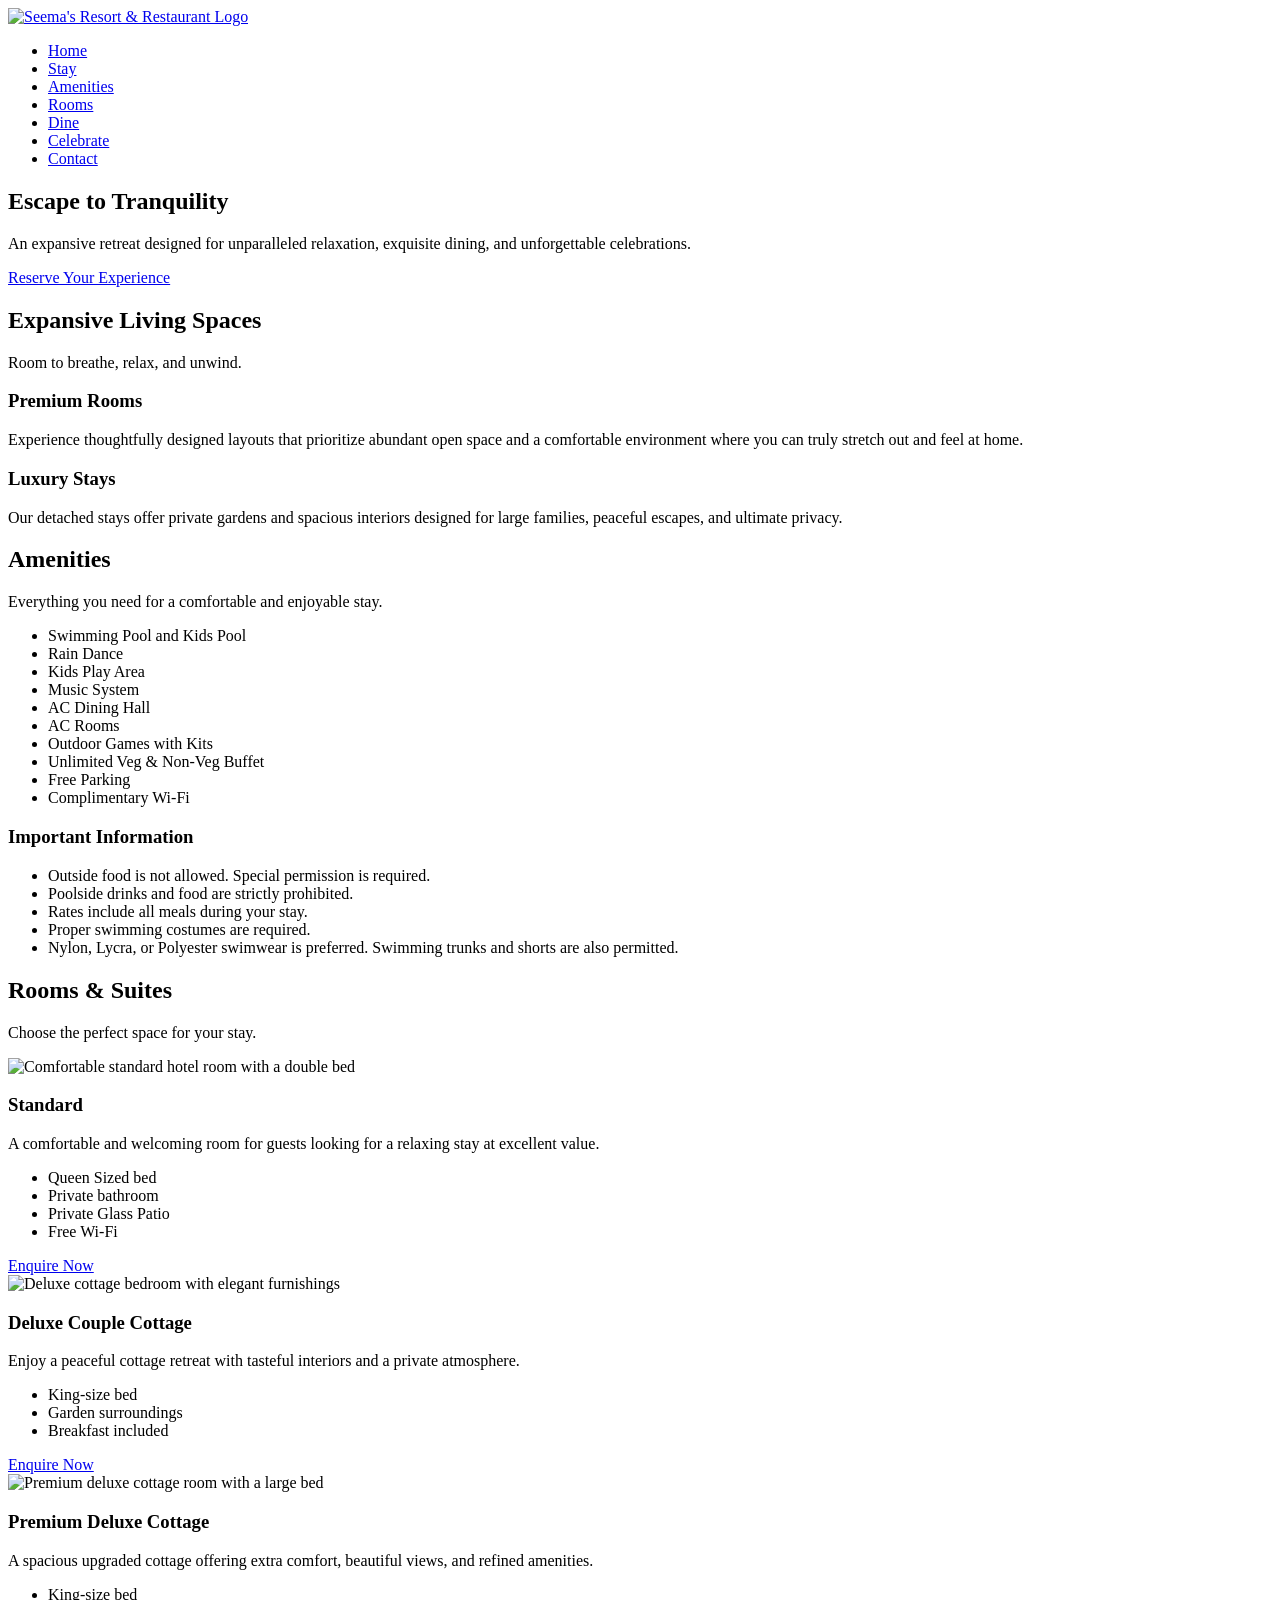
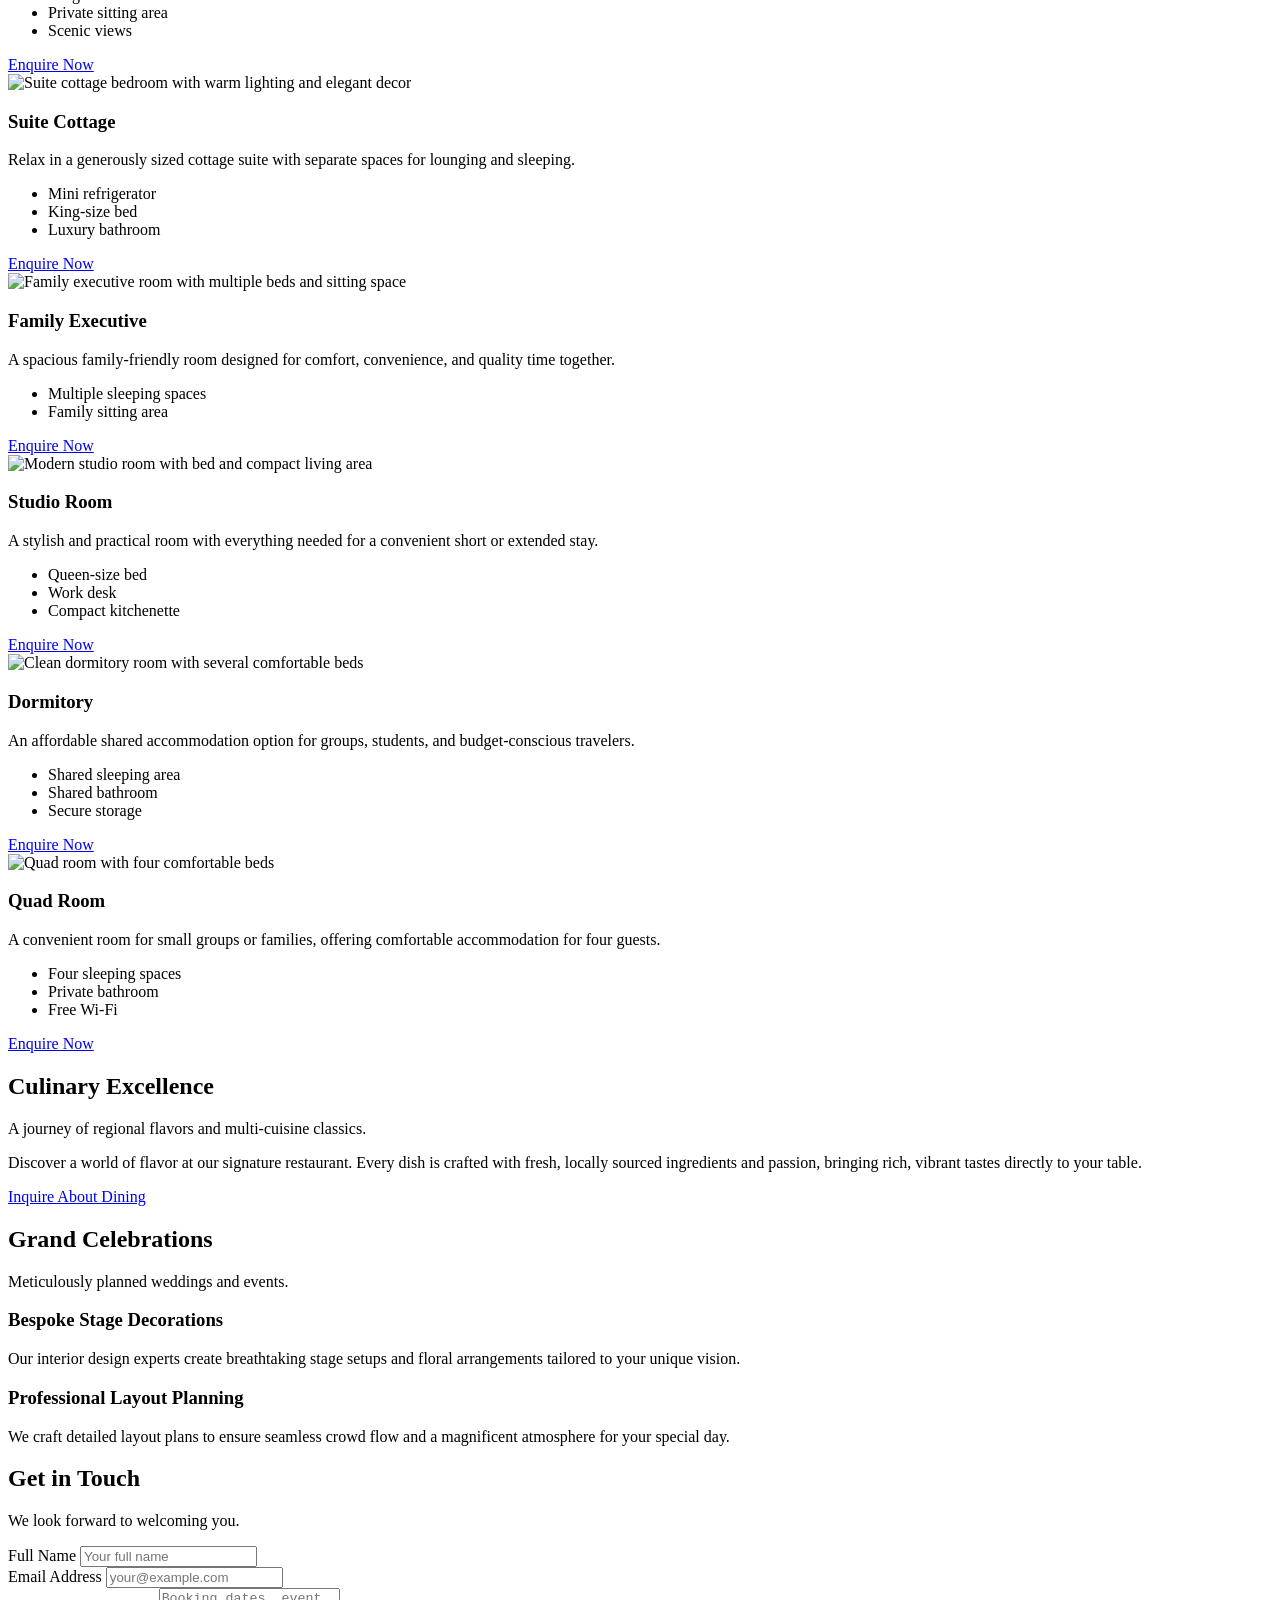
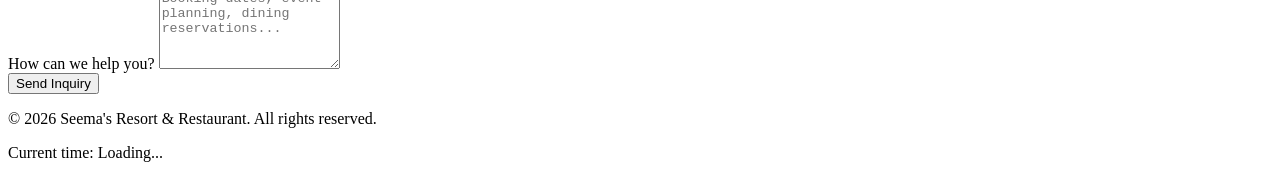
==== index.html @ b4ea3396 "Html" ====
<!DOCTYPE html>
<html lang="en">
<head>
    <meta charset="UTF-8">
    <meta name="viewport" content="width=device-width, initial-scale=1.0">
    <meta name="description" content="Seema's Resort & Restaurant offers luxury accommodation, fine dining, and unforgettable celebrations.">
    <title>Seema's Resort & Restaurant</title>

    <link rel="preconnect" href="https://fonts.googleapis.com">
    <link rel="preconnect" href="https://fonts.gstatic.com" crossorigin>
    <link href="https://fonts.googleapis.com/css2?family=Lato:wght@300;400;700&family=Playfair+Display:ital,wght@0,400;0,700;1,400&display=swap" rel="stylesheet">
    <link rel="stylesheet" href="styles.css">
</head>
<body>
    <header class="site-header">
        <a href="#home" class="logo" aria-label="Seema's Resort home">
            <img src="https://uploads.onecompiler.io/44yg5ujjm/44yg8uevp/logo%20s.webp" alt="Seema's Resort & Restaurant Logo" style="height: 90px; width: auto;">
            <span class="logo-text" style="display: none;"><strong>SEEMA'S</strong> RESORT</span>
        </a>

        <nav aria-label="Main navigation">
            <ul>
                <li><a href="#home">Home</a></li>
                <li><a href="#accommodation">Stay</a></li>
                <li><a href="#amenities">Amenities</a></li>
                <li><a href="#rooms">Rooms</a></li>
                <li><a href="#dining">Dine</a></li>
                <li><a href="#events">Celebrate</a></li>
                <li><a href="#inquiry">Contact</a></li>
            </ul>
        </nav>
    </header>

    <main>
        <section id="home" class="hero">
            <h1>Escape to Tranquility</h1>
            <p>
                An expansive retreat designed for unparalleled relaxation,
                exquisite dining, and unforgettable celebrations.
            </p>
            <a href="#inquiry" class="btn">Reserve Your Experience</a>
        </section>

        <div class="container">
            <section id="accommodation" aria-labelledby="accommodation-title">
                <h2 id="accommodation-title" class="section-title">Expansive Living Spaces</h2>
                <p class="section-subtitle">Room to breathe, relax, and unwind.</p>

                <div class="grid">
                    <article class="card">
                        <h3>Premium Rooms</h3>
                        <p>
                            Experience thoughtfully designed layouts that prioritize abundant
                            open space and a comfortable environment where you can truly stretch
                            out and feel at home.
                        </p>
                    </article>

                    <article class="card">
                        <h3>Luxury Stays</h3>
                        <p>
                            Our detached stays offer private gardens and spacious interiors
                            designed for large families, peaceful escapes, and ultimate privacy.
                        </p>
                    </article>
                </div>
            </section>

            <section id="amenities" class="spaced-section" aria-labelledby="amenities-title">
                <div class="amenities-box">
                    <h2 id="amenities-title" class="section-title">Amenities</h2>
                    <p class="section-subtitle">Everything you need for a comfortable and enjoyable stay.</p>

                    <ul class="amenities-list">
                        <li>Swimming Pool and Kids Pool</li>
                        <li>Rain Dance</li>
                        <li>Kids Play Area</li>
                        <li>Music System</li>
                        <li>AC Dining Hall</li>
                        <li>AC Rooms</li>
                        <li>Outdoor Games with Kits</li>
                        <li>Unlimited Veg &amp; Non-Veg Buffet</li>
                        <li>Free Parking</li>
                        <li>Complimentary Wi-Fi</li>
                    </ul>

                    <div class="amenities-notes">
                        <h3>Important Information</h3>
                        <ul>
                            <li>Outside food is not allowed. Special permission is required.</li>
                            <li>Poolside drinks and food are strictly prohibited.</li>
                            <li>Rates include all meals during your stay.</li>
                            <li>Proper swimming costumes are required.</li>
                            <li>Nylon, Lycra, or Polyester swimwear is preferred. Swimming trunks and shorts are also permitted.</li>
                        </ul>
                    </div>
                </div>
            </section>

            <section id="rooms" class="spaced-section" aria-labelledby="rooms-title">
                <h2 id="rooms-title" class="section-title">Rooms &amp; Suites</h2>
                <p class="section-subtitle">Choose the perfect space for your stay.</p>

                <div class="room-grid">
                    <article class="room-card">
                        <img
                            src="https://uploads.onecompiler.io/44yg5ujjm/44yg8uevp/Screenshot%202026-08-17%20201736.png"
                            alt="Comfortable standard hotel room with a double bed"
                            loading="lazy"
                        >
                        <div class="room-content">
                            <h3>Standard</h3>
                            <p>A comfortable and welcoming room for guests looking for a relaxing stay at excellent value.</p>
                            <ul class="room-features">
                                <li>Queen Sized bed</li>
                                <li>Private bathroom</li>
                                <li>Private Glass Patio</li>
                                <li>Free Wi-Fi</li>
                            </ul>
                            <a href="#inquiry" class="room-link">Enquire Now</a>
                        </div>
                    </article>

                    <article class="room-card">
                        <img
                            src="https://uploads.onecompiler.io/44yg5ujjm/44yg8uevp/Screenshot%202026-08-17%20201905.png"
                            alt="Deluxe cottage bedroom with elegant furnishings"
                            loading="lazy"
                        >
                        <div class="room-content">
                            <h3>Deluxe Couple Cottage</h3>
                            <p>Enjoy a peaceful cottage retreat with tasteful interiors and a private atmosphere.</p>
                            <ul class="room-features">
                                <li>King-size bed</li>
                                <li>Garden surroundings</li>
                                <li>Breakfast included</li>
                            </ul>
                            <a href="#inquiry" class="room-link">Enquire Now</a>
                        </div>
                    </article>

                    <article class="room-card">
                        <img
                            src="https://uploads.onecompiler.io/44yg5ujjm/44yg8uevp/Screenshot%202026-08-17%20202027.png"
                            alt="Premium deluxe cottage room with a large bed"
                            loading="lazy"
                        >
                        <div class="room-content">
                            <h3>Premium Deluxe Cottage</h3>
                            <p>A spacious upgraded cottage offering extra comfort, beautiful views, and refined amenities.</p>
                            <ul class="room-features">
                                <li>King-size bed</li>
                                <li>Private sitting area</li>
                                <li>Scenic views</li>
                            </ul>
                            <a href="#inquiry" class="room-link">Enquire Now</a>
                        </div>
                    </article>

                    <article class="room-card">
                        <img
                            src="https://uploads.onecompiler.io/44yg5ujjm/44yg8uevp/Screenshot%202026-08-17%20202251.png"
                            alt="Suite cottage bedroom with warm lighting and elegant decor"
                            loading="lazy"
                        >
                        <div class="room-content">
                            <h3>Suite Cottage</h3>
                            <p>Relax in a generously sized cottage suite with separate spaces for lounging and sleeping.</p>
                            <ul class="room-features">
                                <li>Mini refrigerator</li>
                                <li>King-size bed</li>
                                <li>Luxury bathroom</li>
                            </ul>
                            <a href="#inquiry" class="room-link">Enquire Now</a>
                        </div>
                    </article>

                    <article class="room-card">
                        <img
                            src="https://uploads.onecompiler.io/44yg5ujjm/44yg8uevp/Screenshot%202026-08-17%20204129.png"
                            alt="Family executive room with multiple beds and sitting space"
                            loading="lazy"
                        >
                        <div class="room-content">
                            <h3>Family Executive</h3>
                            <p>A spacious family-friendly room designed for comfort, convenience, and quality time together.</p>
                            <ul class="room-features">
                                <li>Multiple sleeping spaces</li>
                                <li>Family sitting area</li>
                            </ul>
                            <a href="#inquiry" class="room-link">Enquire Now</a>
                        </div>
                    </article>

                    <article class="room-card">
                        <img
                            src="https://uploads.onecompiler.io/44yg5ujjm/44yg8uevp/Screenshot%202026-08-17%20204336.png"
                            alt="Modern studio room with bed and compact living area"
                            loading="lazy"
                        >
                        <div class="room-content">
                            <h3>Studio Room</h3>
                            <p>A stylish and practical room with everything needed for a convenient short or extended stay.</p>
                            <ul class="room-features">
                                <li>Queen-size bed</li>
                                <li>Work desk</li>
                                <li>Compact kitchenette</li>
                            </ul>
                            <a href="#inquiry" class="room-link">Enquire Now</a>
                        </div>
                    </article>

                    <article class="room-card">
                        <img
                            src="https://uploads.onecompiler.io/44yg5ujjm/44yg8uevp/Screenshot%202026-08-17%20204524.png"
                            alt="Clean dormitory room with several comfortable beds"
                            loading="lazy"
                        >
                        <div class="room-content">
                            <h3>Dormitory</h3>
                            <p>An affordable shared accommodation option for groups, students, and budget-conscious travelers.</p>
                            <ul class="room-features">
                                <li>Shared sleeping area</li>
                                <li>Shared bathroom</li>
                                <li>Secure storage</li>
                            </ul>
                            <a href="#inquiry" class="room-link">Enquire Now</a>
                        </div>
                    </article>

                    <article class="room-card">
                        <img
                            src="https://uploads.onecompiler.io/44yg5ujjm/44yg8uevp/Screenshot%202026-08-17%20204637.png"
                            alt="Quad room with four comfortable beds"
                            loading="lazy"
                        >
                        <div class="room-content">
                            <h3>Quad Room</h3>
                            <p>A convenient room for small groups or families, offering comfortable accommodation for four guests.</p>
                            <ul class="room-features">
                                <li>Four sleeping spaces</li>
                                <li>Private bathroom</li>
                                <li>Free Wi-Fi</li>
                            </ul>
                            <a href="#inquiry" class="room-link">Enquire Now</a>
                        </div>
                    </article>
                </div>
            </section>

            <section id="dining" class="spaced-section" aria-labelledby="dining-title">
                <h2 id="dining-title" class="section-title">Culinary Excellence</h2>
                <p class="section-subtitle">A journey of regional flavors and multi-cuisine classics.</p>

                <article class="card card-wide">
                    <p>
                        Discover a world of flavor at our signature restaurant. Every dish is
                        crafted with fresh, locally sourced ingredients and passion, bringing
                        rich, vibrant tastes directly to your table.
                    </p>
                    <a href="#inquiry" class="btn">Inquire About Dining</a>
                </article>
            </section>

            <section id="events" class="spaced-section" aria-labelledby="events-title">
                <h2 id="events-title" class="section-title">Grand Celebrations</h2>
                <p class="section-subtitle">Meticulously planned weddings and events.</p>

                <div class="grid">
                    <article class="card">
                        <h3>Bespoke Stage Decorations</h3>
                        <p>
                            Our interior design experts create breathtaking stage setups and
                            floral arrangements tailored to your unique vision.
                        </p>
                    </article>

                    <article class="card">
                        <h3>Professional Layout Planning</h3>
                        <p>
                            We craft detailed layout plans to ensure seamless crowd flow and a
                            magnificent atmosphere for your special day.
                        </p>
                    </article>
                </div>
            </section>

            <section id="inquiry" class="spaced-section" aria-labelledby="inquiry-title">
                <h2 id="inquiry-title" class="section-title">Get in Touch</h2>
                <p class="section-subtitle">We look forward to welcoming you.</p>

                <div class="contact-form">
                    <form id="inquiryForm">
                        <div class="form-group">
                            <label for="fullName">Full Name</label>
                            <input id="fullName" name="fullName" type="text" autocomplete="name" placeholder="Your full name" required>
                        </div>

                        <div class="form-group">
                            <label for="email">Email Address</label>
                            <input id="email" name="email" type="email" autocomplete="email" placeholder="your@example.com" required>
                        </div>

                        <div class="form-group">
                            <label for="message">How can we help you?</label>
                            <textarea id="message" name="message" rows="5" placeholder="Booking dates, event planning, dining reservations..." required></textarea>
                        </div>

                        <button type="submit" class="btn">Send Inquiry</button>
                        <p id="formStatus" class="form-status" role="status" aria-live="polite"></p>
                    </form>
                </div>
            </section>
        </div>
    </main>

    <footer>
        <p>&copy; <span id="currentYear">2026</span> Seema's Resort &amp; Restaurant. All rights reserved.</p>
        <p class="footer-time">Current time: <time id="currentTime">Loading...</time></p>
    </footer>

    <script src="script.js"></script>
</body>
</html>
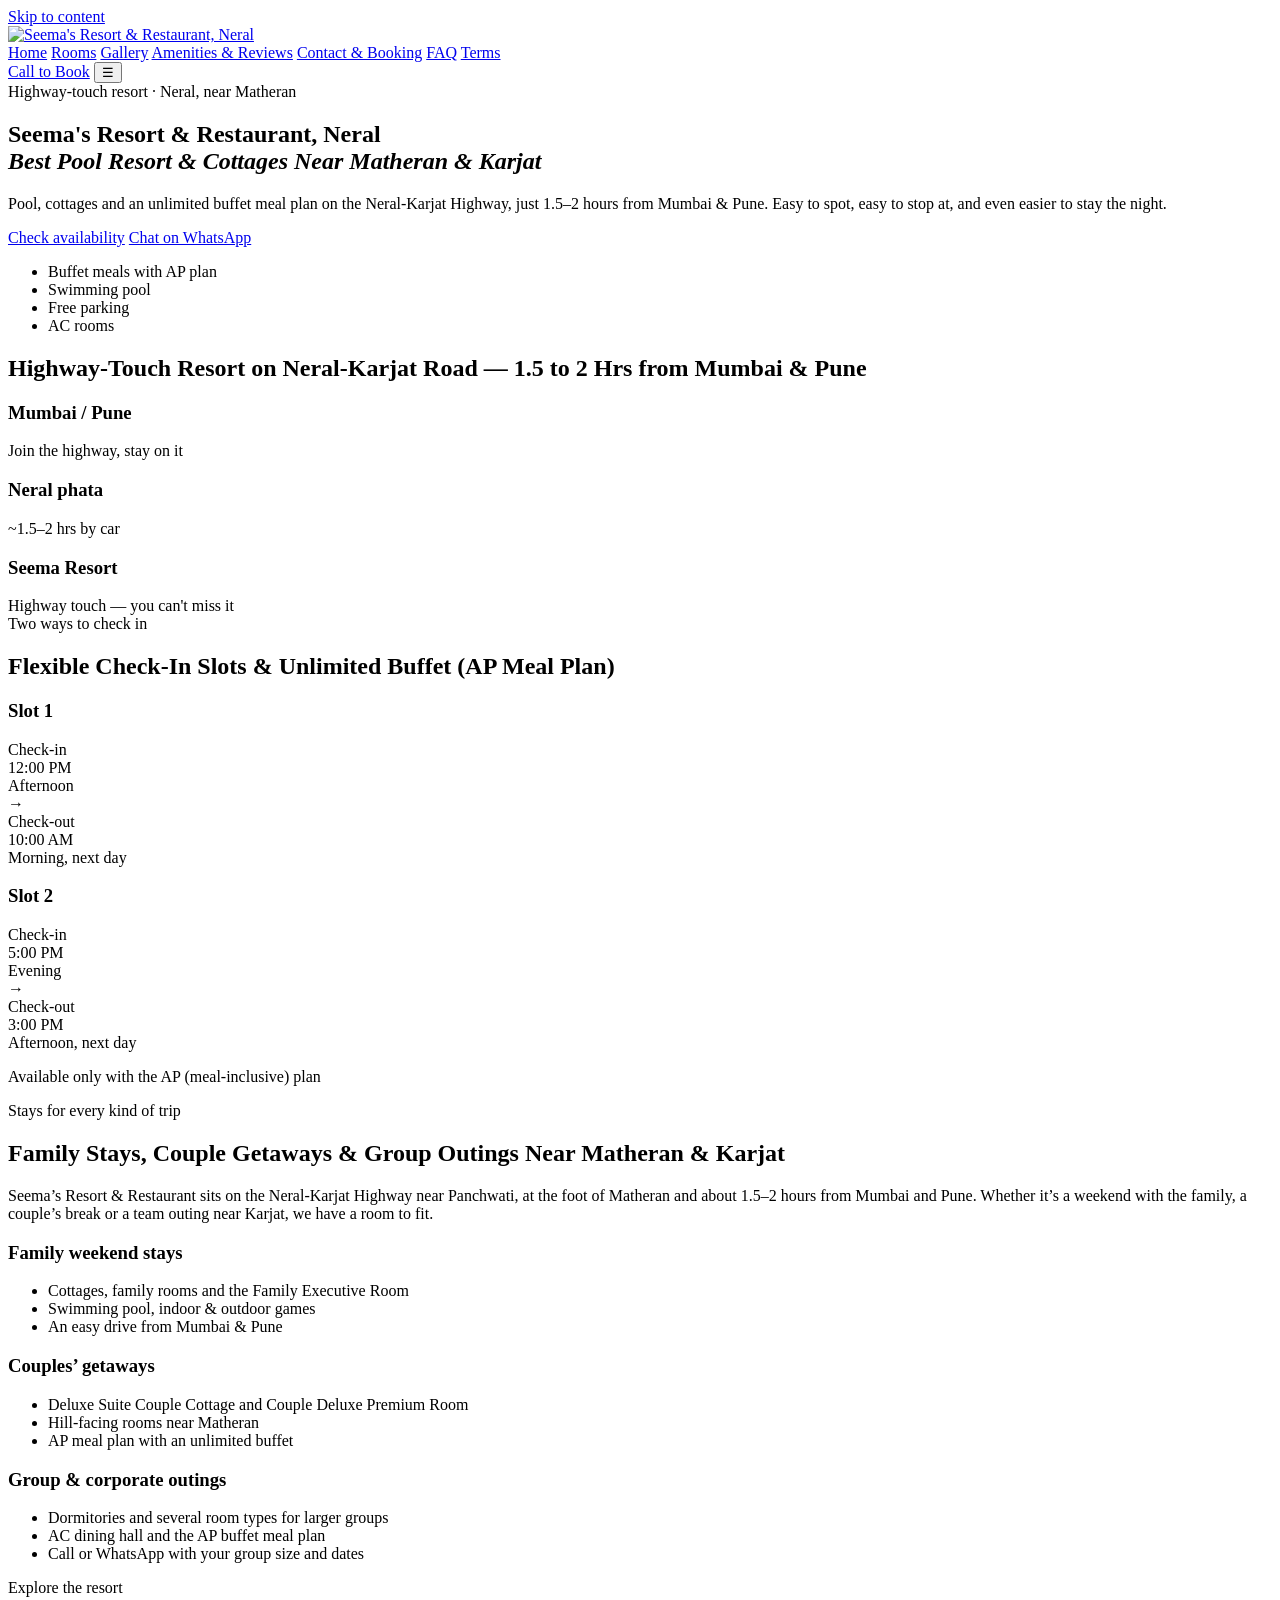
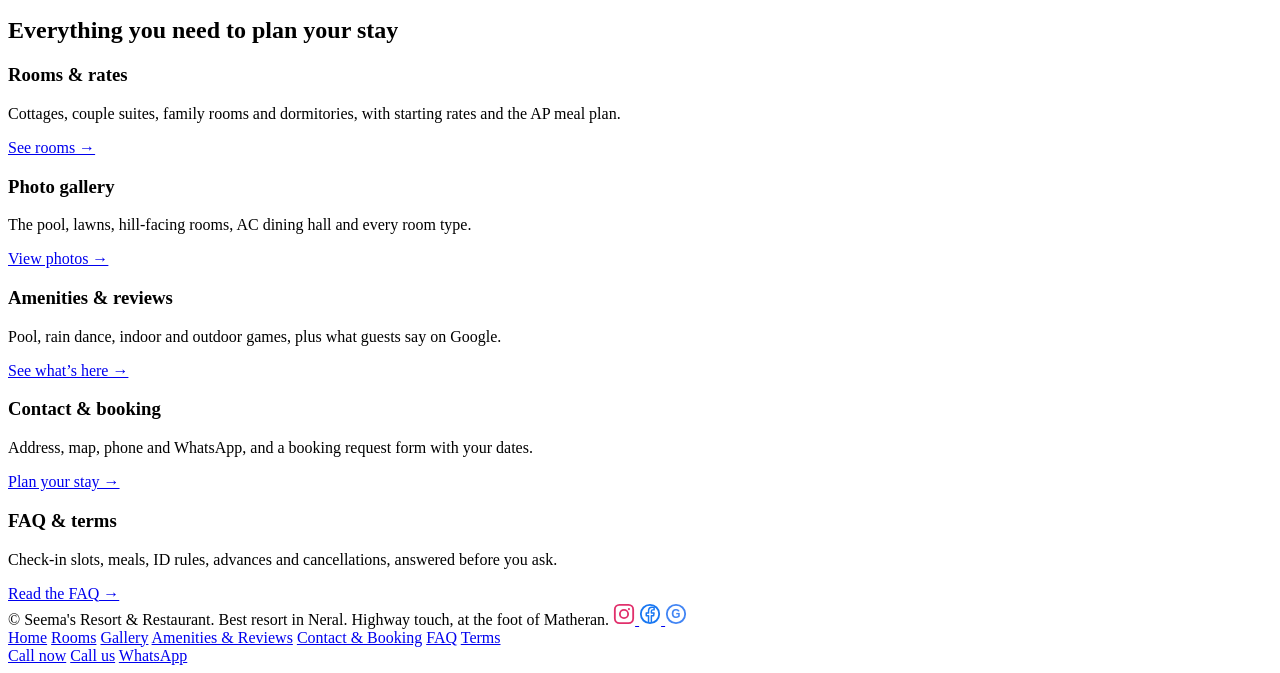
==== commit f3ec2c60: "Add files via upload" ====
--- a/index.html
+++ b/index.html
@@ -1,324 +1,702 @@
 <!DOCTYPE html>
-<html lang="en">
+<html lang="en-IN">
 <head>
-    <meta charset="UTF-8">
-    <meta name="viewport" content="width=device-width, initial-scale=1.0">
-    <meta name="description" content="Seema's Resort & Restaurant offers luxury accommodation, fine dining, and unforgettable celebrations.">
-    <title>Seema's Resort & Restaurant</title>
-
-    <link rel="preconnect" href="https://fonts.googleapis.com">
-    <link rel="preconnect" href="https://fonts.gstatic.com" crossorigin>
-    <link href="https://fonts.googleapis.com/css2?family=Lato:wght@300;400;700&family=Playfair+Display:ital,wght@0,400;0,700;1,400&display=swap" rel="stylesheet">
-    <link rel="stylesheet" href="styles.css">
+<script>
+/* Crawler-safe motion flag.
+   html.motion is added ONLY for real browsers that allow motion. Crawlers, headless/automated
+   browsers and prefers-reduced-motion users never get it, so for them every piece of text stays
+   at full opacity from the first paint (no scroll-reveal, no entrance animation). */
+(function(){
+  var d=document.documentElement; d.classList.add("js");
+  var ua=navigator.userAgent||"";
+  var bot=/bot|crawl|spider|slurp|google|bing|yandex|baidu|duckduck|lighthouse|pagespeed|headless|prerender|preview/i.test(ua)||navigator.webdriver===true;
+  var calm=window.matchMedia&&matchMedia("(prefers-reduced-motion: reduce)").matches;
+  if(!bot&&!calm&&"IntersectionObserver" in window)d.classList.add("motion");
+})();
+</script>
+  <!-- Google tag (gtag.js) -->
+<script async src="https://www.googletagmanager.com/gtag/js?id=G-0GT1BMGPNV"></script>
+<script>
+  window.dataLayer = window.dataLayer || [];
+  function gtag(){dataLayer.push(arguments);}
+  gtag('js', new Date());
+
+  gtag('config', 'G-0GT1BMGPNV');
+</script>
+<meta charset="UTF-8">
+<meta name="viewport" content="width=device-width, initial-scale=1.0">
+<meta name="theme-color" content="#0B5A28">
+<title>Seema&#x27;s Resort Neral | Best Pool Resort &amp; Cottages Near Matheran &amp; Karjat</title>
+<meta name="description" content="Book Seema&#x27;s Resort &amp; Restaurant on Neral-Karjat Highway near Matheran (1.5 hrs from Mumbai &amp; Pune). AC cottages, couple suites, family rooms, dorms, swimming pool, rain dance &amp; unlimited buffet (AP plan).">
+<meta name="keywords" content="Seema Resort, resort in Neral, best resort in Neral, resort near Matheran, resort near Mumbai, resort near Pune, highway resort Maharashtra, family resort near Mumbai, couple resort Neral, resort with swimming pool Neral, cottages in Neral, weekend getaway near Mumbai, weekend getaway near Pune, resort with meals included Neral, Matheran hill station resort, budget resort Neral, dormitory resort Maharashtra, resort near Neral railway station, one day picnic spot near Mumbai, resort for family outing Neral">
+<meta name="robots" content="index, follow, max-image-preview:large, max-snippet:-1, max-video-preview:-1">
+<meta name="author" content="Seema's Resort &amp; Restaurant">
+<meta name="geo.region" content="IN-MH">
+<meta name="geo.placename" content="Neral, Maharashtra">
+<meta name="geo.position" content="19.0112567;73.3265305">
+<meta name="ICBM" content="19.0112567, 73.3265305">
+<link rel="canonical" href="https://www.seemaresort.in/">
+
+<!-- Open Graph / Facebook, WhatsApp, Instagram link previews -->
+<meta property="og:type" content="website">
+<meta property="og:site_name" content="Seema's Resort &amp; Restaurant">
+<meta property="og:title" content="Seema&#x27;s Resort Neral | Best Pool Resort &amp; Cottages Near Matheran &amp; Karjat">
+<meta property="og:description" content="Book Seema&#x27;s Resort &amp; Restaurant on Neral-Karjat Highway near Matheran (1.5 hrs from Mumbai &amp; Pune). AC cottages, couple suites, family rooms, dorms, swimming pool, rain dance &amp; unlimited buffet (AP plan).">
+<meta property="og:url" content="https://www.seemaresort.in/">
+<meta property="og:image" content="https://www.seemaresort.in/images/og-image.jpg">
+<meta property="og:image:width" content="1200">
+<meta property="og:image:height" content="630">
+<meta property="og:image:alt" content="Swimming pool at Seema&#x27;s Resort &amp; Restaurant, Neral near Matheran &amp; Karjat">
+<meta property="og:locale" content="en_IN">
+
+<!-- Twitter Card -->
+<meta name="twitter:card" content="summary_large_image">
+<meta name="twitter:title" content="Seema&#x27;s Resort Neral | Best Pool Resort &amp; Cottages Near Matheran &amp; Karjat">
+<meta name="twitter:description" content="Book Seema&#x27;s Resort &amp; Restaurant on Neral-Karjat Highway near Matheran (1.5 hrs from Mumbai &amp; Pune). AC cottages, couple suites, family rooms, dorms, swimming pool, rain dance &amp; unlimited buffet (AP plan).">
+<meta name="twitter:image" content="https://www.seemaresort.in/images/og-image.jpg">
+
+<link rel="preload" as="image" href="images/pool.jpeg" fetchpriority="high">
+<link rel="icon" type="image/png" sizes="32x32" href="images/favicon-32.png">
+<link rel="apple-touch-icon" href="images/apple-touch-icon.png">
+<link rel="preconnect" href="https://fonts.googleapis.com">
+<link rel="preconnect" href="https://fonts.gstatic.com" crossorigin>
+<link href="https://fonts.googleapis.com/css2?family=Fraunces:ital,opsz,wght@0,9..144,400;0,9..144,600;0,9..144,700;1,9..144,500&family=Karla:wght@400;500;600;700&display=swap" rel="stylesheet">
+<link rel="stylesheet" href="css/style.css?v=2026-10-23">
+
+<script type="application/ld+json">
+{
+  "@context": "https://schema.org",
+  "@type": [
+    "Resort",
+    "LodgingBusiness",
+    "Restaurant"
+  ],
+  "@id": "https://www.seemaresort.in/#resort",
+  "name": "Seema's Resort & Restaurant",
+  "alternateName": [
+    "Seema Resort",
+    "Seema's Resort Neral"
+  ],
+  "description": "Seema's Resort & Restaurant is a highway-touch pool resort in Neral, Maharashtra, on the Neral-Karjat Highway near Panchwati, at the foot of Matheran and 1.5-2 hours from Mumbai and Pune. It offers AC cottages, couple suites, family rooms and dormitories with a swimming pool, rain dance, indoor & outdoor games, an in-house restaurant with an unlimited veg & non-veg buffet on the AP meal plan, and group and corporate outing options.",
+  "url": "https://www.seemaresort.in/",
+  "logo": "https://www.seemaresort.in/images/LogoMainNoBG.png",
+  "telephone": [
+    "+91-75594-11323",
+    "+91-77458-52323"
+  ],
+  "email": "contact@seemaresort.in",
+  "image": [
+    "https://www.seemaresort.in/images/pool.jpeg",
+    "https://www.seemaresort.in/images/hillrooms.jpeg",
+    "https://www.seemaresort.in/images/hall.jpeg",
+    "https://www.seemaresort.in/images/D47.jpeg",
+    "https://www.seemaresort.in/images/S1.jpg",
+    "https://www.seemaresort.in/images/C2.png",
+    "https://www.seemaresort.in/images/201.jpg"
+  ],
+  "address": {
+    "@type": "PostalAddress",
+    "streetAddress": "Seema's Resort & Restaurant Near Panchwati, Neral-Karjat Highway",
+    "addressLocality": "Neral",
+    "addressRegion": "Maharashtra",
+    "postalCode": "410101",
+    "addressCountry": "IN"
+  },
+  "geo": {
+    "@type": "GeoCoordinates",
+    "latitude": 19.0112567,
+    "longitude": 73.3265305
+  },
+  "hasMap": "https://maps.app.goo.gl/tj6RLJuCBuRJt2n1A",
+  "priceRange": "₹2800 - ₹7500",
+  "currenciesAccepted": "INR",
+  "paymentAccepted": "Cash, UPI, Card",
+  "servesCuisine": [
+    "Indian",
+    "Maharashtrian",
+    "Vegetarian",
+    "Non-Vegetarian Buffet"
+  ],
+  "areaServed": [
+    "Neral",
+    "Matheran",
+    "Mumbai",
+    "Pune",
+    "Karjat"
+  ],
+  "checkinTime": "12:00",
+  "checkoutTime": "10:00",
+  "petsAllowed": false,
+  "sameAs": [
+    "https://www.instagram.com/seemas_resort/",
+    "https://www.facebook.com/Seemaresort/",
+    "https://share.google/HcRE6eb77J1XFDzAg"
+  ],
+  "amenityFeature": [
+    {
+      "@type": "LocationFeatureSpecification",
+      "name": "Swimming Pool",
+      "value": true
+    },
+    {
+      "@type": "LocationFeatureSpecification",
+      "name": "Free WiFi",
+      "value": true
+    },
+    {
+      "@type": "LocationFeatureSpecification",
+      "name": "Free Parking",
+      "value": true
+    },
+    {
+      "@type": "LocationFeatureSpecification",
+      "name": "AC Rooms",
+      "value": true
+    },
+    {
+      "@type": "LocationFeatureSpecification",
+      "name": "Meal Plan Available (AP)",
+      "value": true
+    },
+    {
+      "@type": "LocationFeatureSpecification",
+      "name": "Indoor Games",
+      "value": true
+    },
+    {
+      "@type": "LocationFeatureSpecification",
+      "name": "Outdoor Games",
+      "value": true
+    },
+    {
+      "@type": "LocationFeatureSpecification",
+      "name": "AC Dining Hall",
+      "value": true
+    },
+    {
+      "@type": "LocationFeatureSpecification",
+      "name": "Rain Dance",
+      "value": true
+    },
+    {
+      "@type": "LocationFeatureSpecification",
+      "name": "Kids' Pool",
+      "value": true
+    },
+    {
+      "@type": "LocationFeatureSpecification",
+      "name": "Kids' Play Area",
+      "value": true
+    },
+    {
+      "@type": "LocationFeatureSpecification",
+      "name": "Dormitories for Groups",
+      "value": true
+    },
+    {
+      "@type": "LocationFeatureSpecification",
+      "name": "Hill-Facing Rooms",
+      "value": true
+    },
+    {
+      "@type": "LocationFeatureSpecification",
+      "name": "Unlimited Veg & Non-Veg Buffet",
+      "value": true
+    }
+  ],
+  "containsPlace": [
+    {
+      "@type": "HotelRoom",
+      "@id": "https://www.seemaresort.in/rooms.html#room-deluxe-suite-couple-cottage",
+      "name": "Deluxe Suite Couple Cottage",
+      "description": "Deluxe Suite Couple Cottage at Seema's Resort & Restaurant, Neral. Includes full access to the pool, lawns and games.",
+      "image": "https://www.seemaresort.in/images/D47.jpeg",
+      "url": "https://www.seemaresort.in/rooms.html",
+      "occupancy": {
+        "@type": "QuantitativeValue",
+        "value": 2
+      }
+    },
+    {
+      "@type": "HotelRoom",
+      "@id": "https://www.seemaresort.in/rooms.html#room-elite-room",
+      "name": "Elite Room",
+      "description": "Elite Room at Seema's Resort & Restaurant, Neral. Includes full access to the pool, lawns and games.",
+      "image": "https://www.seemaresort.in/images/S1.jpg",
+      "url": "https://www.seemaresort.in/rooms.html",
+      "occupancy": {
+        "@type": "QuantitativeValue",
+        "value": 2
+      }
+    },
+    {
+      "@type": "HotelRoom",
+      "@id": "https://www.seemaresort.in/rooms.html#room-couple-deluxe-premium-room",
+      "name": "Couple Deluxe Premium Room",
+      "description": "Couple Deluxe Premium Room at Seema's Resort & Restaurant, Neral. Includes full access to the pool, lawns and games.",
+      "image": "https://www.seemaresort.in/images/C2.png",
+      "url": "https://www.seemaresort.in/rooms.html",
+      "occupancy": {
+        "@type": "QuantitativeValue",
+        "value": 2
+      }
+    },
+    {
+      "@type": "HotelRoom",
+      "@id": "https://www.seemaresort.in/rooms.html#room-family-executive-room",
+      "name": "Family Executive Room",
+      "description": "Family Executive Room for up to 4 guests at Seema's Resort & Restaurant, Neral. Includes full access to the pool, lawns and games.",
+      "image": "https://www.seemaresort.in/images/201.jpg",
+      "url": "https://www.seemaresort.in/rooms.html",
+      "occupancy": {
+        "@type": "QuantitativeValue",
+        "value": 4
+      }
+    }
+  ],
+  "hasOfferCatalog": {
+    "@type": "OfferCatalog",
+    "name": "Rooms & Rates at Seema's Resort & Restaurant, Neral",
+    "itemListElement": [
+      {
+        "@type": "OfferCatalog",
+        "name": "Deluxe Suite Couple Cottage",
+        "itemListElement": [
+          {
+            "@type": "Offer",
+            "name": "Deluxe Suite Couple Cottage – AP plan (meals included)",
+            "price": 7500,
+            "priceCurrency": "INR",
+            "url": "https://www.seemaresort.in/rooms.html",
+            "description": "Starting rate per couple on the AP meal plan, including an unlimited veg & non-veg buffet. Rates can change on weekends and holidays.",
+            "itemOffered": {
+              "@type": "HotelRoom",
+              "@id": "https://www.seemaresort.in/rooms.html#room-deluxe-suite-couple-cottage",
+              "name": "Deluxe Suite Couple Cottage"
+            }
+          },
+          {
+            "@type": "Offer",
+            "name": "Deluxe Suite Couple Cottage – room only",
+            "price": 6000,
+            "priceCurrency": "INR",
+            "url": "https://www.seemaresort.in/rooms.html",
+            "description": "Starting room-only rate per couple. Meals are not included. Rates can change on weekends and holidays.",
+            "itemOffered": {
+              "@type": "HotelRoom",
+              "@id": "https://www.seemaresort.in/rooms.html#room-deluxe-suite-couple-cottage",
+              "name": "Deluxe Suite Couple Cottage"
+            }
+          }
+        ]
+      },
+      {
+        "@type": "OfferCatalog",
+        "name": "Elite Room",
+        "itemListElement": [
+          {
+            "@type": "Offer",
+            "name": "Elite Room – AP plan (meals included)",
+            "price": 5500,
+            "priceCurrency": "INR",
+            "url": "https://www.seemaresort.in/rooms.html",
+            "description": "Starting rate per couple on the AP meal plan, including an unlimited veg & non-veg buffet. Rates can change on weekends and holidays.",
+            "itemOffered": {
+              "@type": "HotelRoom",
+              "@id": "https://www.seemaresort.in/rooms.html#room-elite-room",
+              "name": "Elite Room"
+            }
+          },
+          {
+            "@type": "Offer",
+            "name": "Elite Room – room only",
+            "price": 4000,
+            "priceCurrency": "INR",
+            "url": "https://www.seemaresort.in/rooms.html",
+            "description": "Starting room-only rate per couple. Meals are not included. Rates can change on weekends and holidays.",
+            "itemOffered": {
+              "@type": "HotelRoom",
+              "@id": "https://www.seemaresort.in/rooms.html#room-elite-room",
+              "name": "Elite Room"
+            }
+          }
+        ]
+      },
+      {
+        "@type": "OfferCatalog",
+        "name": "Couple Deluxe Premium Room",
+        "itemListElement": [
+          {
+            "@type": "Offer",
+            "name": "Couple Deluxe Premium Room – AP plan (meals included)",
+            "price": 6500,
+            "priceCurrency": "INR",
+            "url": "https://www.seemaresort.in/rooms.html",
+            "description": "Starting rate per couple on the AP meal plan, including an unlimited veg & non-veg buffet. Rates can change on weekends and holidays.",
+            "itemOffered": {
+              "@type": "HotelRoom",
+              "@id": "https://www.seemaresort.in/rooms.html#room-couple-deluxe-premium-room",
+              "name": "Couple Deluxe Premium Room"
+            }
+          },
+          {
+            "@type": "Offer",
+            "name": "Couple Deluxe Premium Room – room only",
+            "price": 4500,
+            "priceCurrency": "INR",
+            "url": "https://www.seemaresort.in/rooms.html",
+            "description": "Starting room-only rate per couple. Meals are not included. Rates can change on weekends and holidays.",
+            "itemOffered": {
+              "@type": "HotelRoom",
+              "@id": "https://www.seemaresort.in/rooms.html#room-couple-deluxe-premium-room",
+              "name": "Couple Deluxe Premium Room"
+            }
+          }
+        ]
+      },
+      {
+        "@type": "OfferCatalog",
+        "name": "Family Executive Room",
+        "itemListElement": [
+          {
+            "@type": "Offer",
+            "name": "Family Executive Room – AP plan (meals included)",
+            "price": 2800,
+            "priceCurrency": "INR",
+            "url": "https://www.seemaresort.in/rooms.html",
+            "description": "Starting rate per person on the AP meal plan, including an unlimited veg & non-veg buffet. Rates can change on weekends and holidays.",
+            "itemOffered": {
+              "@type": "HotelRoom",
+              "@id": "https://www.seemaresort.in/rooms.html#room-family-executive-room",
+              "name": "Family Executive Room"
+            }
+          },
+          {
+            "@type": "Offer",
+            "name": "Family Executive Room – room only",
+            "price": 4500,
+            "priceCurrency": "INR",
+            "url": "https://www.seemaresort.in/rooms.html",
+            "description": "Starting room-only rate per room. Meals are not included. Rates can change on weekends and holidays.",
+            "itemOffered": {
+              "@type": "HotelRoom",
+              "@id": "https://www.seemaresort.in/rooms.html#room-family-executive-room",
+              "name": "Family Executive Room"
+            }
+          }
+        ]
+      }
+    ]
+  },
+  "makesOffer": [
+    {
+      "@type": "Offer",
+      "name": "Deluxe Suite Couple Cottage – AP plan (meals included)",
+      "price": 7500,
+      "priceCurrency": "INR",
+      "url": "https://www.seemaresort.in/rooms.html",
+      "description": "Starting rate per couple on the AP meal plan, including an unlimited veg & non-veg buffet. Rates can change on weekends and holidays.",
+      "itemOffered": {
+        "@type": "HotelRoom",
+        "@id": "https://www.seemaresort.in/rooms.html#room-deluxe-suite-couple-cottage",
+        "name": "Deluxe Suite Couple Cottage"
+      }
+    },
+    {
+      "@type": "Offer",
+      "name": "Deluxe Suite Couple Cottage – room only",
+      "price": 6000,
+      "priceCurrency": "INR",
+      "url": "https://www.seemaresort.in/rooms.html",
+      "description": "Starting room-only rate per couple. Meals are not included. Rates can change on weekends and holidays.",
+      "itemOffered": {
+        "@type": "HotelRoom",
+        "@id": "https://www.seemaresort.in/rooms.html#room-deluxe-suite-couple-cottage",
+        "name": "Deluxe Suite Couple Cottage"
+      }
+    },
+    {
+      "@type": "Offer",
+      "name": "Elite Room – AP plan (meals included)",
+      "price": 5500,
+      "priceCurrency": "INR",
+      "url": "https://www.seemaresort.in/rooms.html",
+      "description": "Starting rate per couple on the AP meal plan, including an unlimited veg & non-veg buffet. Rates can change on weekends and holidays.",
+      "itemOffered": {
+        "@type": "HotelRoom",
+        "@id": "https://www.seemaresort.in/rooms.html#room-elite-room",
+        "name": "Elite Room"
+      }
+    },
+    {
+      "@type": "Offer",
+      "name": "Elite Room – room only",
+      "price": 4000,
+      "priceCurrency": "INR",
+      "url": "https://www.seemaresort.in/rooms.html",
+      "description": "Starting room-only rate per couple. Meals are not included. Rates can change on weekends and holidays.",
+      "itemOffered": {
+        "@type": "HotelRoom",
+        "@id": "https://www.seemaresort.in/rooms.html#room-elite-room",
+        "name": "Elite Room"
+      }
+    },
+    {
+      "@type": "Offer",
+      "name": "Couple Deluxe Premium Room – AP plan (meals included)",
+      "price": 6500,
+      "priceCurrency": "INR",
+      "url": "https://www.seemaresort.in/rooms.html",
+      "description": "Starting rate per couple on the AP meal plan, including an unlimited veg & non-veg buffet. Rates can change on weekends and holidays.",
+      "itemOffered": {
+        "@type": "HotelRoom",
+        "@id": "https://www.seemaresort.in/rooms.html#room-couple-deluxe-premium-room",
+        "name": "Couple Deluxe Premium Room"
+      }
+    },
+    {
+      "@type": "Offer",
+      "name": "Couple Deluxe Premium Room – room only",
+      "price": 4500,
+      "priceCurrency": "INR",
+      "url": "https://www.seemaresort.in/rooms.html",
+      "description": "Starting room-only rate per couple. Meals are not included. Rates can change on weekends and holidays.",
+      "itemOffered": {
+        "@type": "HotelRoom",
+        "@id": "https://www.seemaresort.in/rooms.html#room-couple-deluxe-premium-room",
+        "name": "Couple Deluxe Premium Room"
+      }
+    },
+    {
+      "@type": "Offer",
+      "name": "Family Executive Room – AP plan (meals included)",
+      "price": 2800,
+      "priceCurrency": "INR",
+      "url": "https://www.seemaresort.in/rooms.html",
+      "description": "Starting rate per person on the AP meal plan, including an unlimited veg & non-veg buffet. Rates can change on weekends and holidays.",
+      "itemOffered": {
+        "@type": "HotelRoom",
+        "@id": "https://www.seemaresort.in/rooms.html#room-family-executive-room",
+        "name": "Family Executive Room"
+      }
+    },
+    {
+      "@type": "Offer",
+      "name": "Family Executive Room – room only",
+      "price": 4500,
+      "priceCurrency": "INR",
+      "url": "https://www.seemaresort.in/rooms.html",
+      "description": "Starting room-only rate per room. Meals are not included. Rates can change on weekends and holidays.",
+      "itemOffered": {
+        "@type": "HotelRoom",
+        "@id": "https://www.seemaresort.in/rooms.html#room-family-executive-room",
+        "name": "Family Executive Room"
+      }
+    }
+  ]
+}
+</script>
 </head>
 <body>
-    <header class="site-header">
-        <a href="#home" class="logo" aria-label="Seema's Resort home">
-            <img src="https://uploads.onecompiler.io/44yg5ujjm/44yg8uevp/logo%20s.webp" alt="Seema's Resort & Restaurant Logo" style="height: 90px; width: auto;">
-            <span class="logo-text" style="display: none;"><strong>SEEMA'S</strong> RESORT</span>
-        </a>
-
-        <nav aria-label="Main navigation">
-            <ul>
-                <li><a href="#home">Home</a></li>
-                <li><a href="#accommodation">Stay</a></li>
-                <li><a href="#amenities">Amenities</a></li>
-                <li><a href="#rooms">Rooms</a></li>
-                <li><a href="#dining">Dine</a></li>
-                <li><a href="#events">Celebrate</a></li>
-                <li><a href="#inquiry">Contact</a></li>
-            </ul>
-        </nav>
-    </header>
-
-    <main>
-        <section id="home" class="hero">
-            <h1>Escape to Tranquility</h1>
-            <p>
-                An expansive retreat designed for unparalleled relaxation,
-                exquisite dining, and unforgettable celebrations.
-            </p>
-            <a href="#inquiry" class="btn">Reserve Your Experience</a>
-        </section>
-
-        <div class="container">
-            <section id="accommodation" aria-labelledby="accommodation-title">
-                <h2 id="accommodation-title" class="section-title">Expansive Living Spaces</h2>
-                <p class="section-subtitle">Room to breathe, relax, and unwind.</p>
-
-                <div class="grid">
-                    <article class="card">
-                        <h3>Premium Rooms</h3>
-                        <p>
-                            Experience thoughtfully designed layouts that prioritize abundant
-                            open space and a comfortable environment where you can truly stretch
-                            out and feel at home.
-                        </p>
-                    </article>
-
-                    <article class="card">
-                        <h3>Luxury Stays</h3>
-                        <p>
-                            Our detached stays offer private gardens and spacious interiors
-                            designed for large families, peaceful escapes, and ultimate privacy.
-                        </p>
-                    </article>
-                </div>
-            </section>
-
-            <section id="amenities" class="spaced-section" aria-labelledby="amenities-title">
-                <div class="amenities-box">
-                    <h2 id="amenities-title" class="section-title">Amenities</h2>
-                    <p class="section-subtitle">Everything you need for a comfortable and enjoyable stay.</p>
-
-                    <ul class="amenities-list">
-                        <li>Swimming Pool and Kids Pool</li>
-                        <li>Rain Dance</li>
-                        <li>Kids Play Area</li>
-                        <li>Music System</li>
-                        <li>AC Dining Hall</li>
-                        <li>AC Rooms</li>
-                        <li>Outdoor Games with Kits</li>
-                        <li>Unlimited Veg &amp; Non-Veg Buffet</li>
-                        <li>Free Parking</li>
-                        <li>Complimentary Wi-Fi</li>
-                    </ul>
-
-                    <div class="amenities-notes">
-                        <h3>Important Information</h3>
-                        <ul>
-                            <li>Outside food is not allowed. Special permission is required.</li>
-                            <li>Poolside drinks and food are strictly prohibited.</li>
-                            <li>Rates include all meals during your stay.</li>
-                            <li>Proper swimming costumes are required.</li>
-                            <li>Nylon, Lycra, or Polyester swimwear is preferred. Swimming trunks and shorts are also permitted.</li>
-                        </ul>
-                    </div>
-                </div>
-            </section>
-
-            <section id="rooms" class="spaced-section" aria-labelledby="rooms-title">
-                <h2 id="rooms-title" class="section-title">Rooms &amp; Suites</h2>
-                <p class="section-subtitle">Choose the perfect space for your stay.</p>
-
-                <div class="room-grid">
-                    <article class="room-card">
-                        <img
-                            src="https://uploads.onecompiler.io/44yg5ujjm/44yg8uevp/Screenshot%202026-08-17%20201736.png"
-                            alt="Comfortable standard hotel room with a double bed"
-                            loading="lazy"
-                        >
-                        <div class="room-content">
-                            <h3>Standard</h3>
-                            <p>A comfortable and welcoming room for guests looking for a relaxing stay at excellent value.</p>
-                            <ul class="room-features">
-                                <li>Queen Sized bed</li>
-                                <li>Private bathroom</li>
-                                <li>Private Glass Patio</li>
-                                <li>Free Wi-Fi</li>
-                            </ul>
-                            <a href="#inquiry" class="room-link">Enquire Now</a>
-                        </div>
-                    </article>
-
-                    <article class="room-card">
-                        <img
-                            src="https://uploads.onecompiler.io/44yg5ujjm/44yg8uevp/Screenshot%202026-08-17%20201905.png"
-                            alt="Deluxe cottage bedroom with elegant furnishings"
-                            loading="lazy"
-                        >
-                        <div class="room-content">
-                            <h3>Deluxe Couple Cottage</h3>
-                            <p>Enjoy a peaceful cottage retreat with tasteful interiors and a private atmosphere.</p>
-                            <ul class="room-features">
-                                <li>King-size bed</li>
-                                <li>Garden surroundings</li>
-                                <li>Breakfast included</li>
-                            </ul>
-                            <a href="#inquiry" class="room-link">Enquire Now</a>
-                        </div>
-                    </article>
-
-                    <article class="room-card">
-                        <img
-                            src="https://uploads.onecompiler.io/44yg5ujjm/44yg8uevp/Screenshot%202026-08-17%20202027.png"
-                            alt="Premium deluxe cottage room with a large bed"
-                            loading="lazy"
-                        >
-                        <div class="room-content">
-                            <h3>Premium Deluxe Cottage</h3>
-                            <p>A spacious upgraded cottage offering extra comfort, beautiful views, and refined amenities.</p>
-                            <ul class="room-features">
-                                <li>King-size bed</li>
-                                <li>Private sitting area</li>
-                                <li>Scenic views</li>
-                            </ul>
-                            <a href="#inquiry" class="room-link">Enquire Now</a>
-                        </div>
-                    </article>
-
-                    <article class="room-card">
-                        <img
-                            src="https://uploads.onecompiler.io/44yg5ujjm/44yg8uevp/Screenshot%202026-08-17%20202251.png"
-                            alt="Suite cottage bedroom with warm lighting and elegant decor"
-                            loading="lazy"
-                        >
-                        <div class="room-content">
-                            <h3>Suite Cottage</h3>
-                            <p>Relax in a generously sized cottage suite with separate spaces for lounging and sleeping.</p>
-                            <ul class="room-features">
-                                <li>Mini refrigerator</li>
-                                <li>King-size bed</li>
-                                <li>Luxury bathroom</li>
-                            </ul>
-                            <a href="#inquiry" class="room-link">Enquire Now</a>
-                        </div>
-                    </article>
-
-                    <article class="room-card">
-                        <img
-                            src="https://uploads.onecompiler.io/44yg5ujjm/44yg8uevp/Screenshot%202026-08-17%20204129.png"
-                            alt="Family executive room with multiple beds and sitting space"
-                            loading="lazy"
-                        >
-                        <div class="room-content">
-                            <h3>Family Executive</h3>
-                            <p>A spacious family-friendly room designed for comfort, convenience, and quality time together.</p>
-                            <ul class="room-features">
-                                <li>Multiple sleeping spaces</li>
-                                <li>Family sitting area</li>
-                            </ul>
-                            <a href="#inquiry" class="room-link">Enquire Now</a>
-                        </div>
-                    </article>
-
-                    <article class="room-card">
-                        <img
-                            src="https://uploads.onecompiler.io/44yg5ujjm/44yg8uevp/Screenshot%202026-08-17%20204336.png"
-                            alt="Modern studio room with bed and compact living area"
-                            loading="lazy"
-                        >
-                        <div class="room-content">
-                            <h3>Studio Room</h3>
-                            <p>A stylish and practical room with everything needed for a convenient short or extended stay.</p>
-                            <ul class="room-features">
-                                <li>Queen-size bed</li>
-                                <li>Work desk</li>
-                                <li>Compact kitchenette</li>
-                            </ul>
-                            <a href="#inquiry" class="room-link">Enquire Now</a>
-                        </div>
-                    </article>
-
-                    <article class="room-card">
-                        <img
-                            src="https://uploads.onecompiler.io/44yg5ujjm/44yg8uevp/Screenshot%202026-08-17%20204524.png"
-                            alt="Clean dormitory room with several comfortable beds"
-                            loading="lazy"
-                        >
-                        <div class="room-content">
-                            <h3>Dormitory</h3>
-                            <p>An affordable shared accommodation option for groups, students, and budget-conscious travelers.</p>
-                            <ul class="room-features">
-                                <li>Shared sleeping area</li>
-                                <li>Shared bathroom</li>
-                                <li>Secure storage</li>
-                            </ul>
-                            <a href="#inquiry" class="room-link">Enquire Now</a>
-                        </div>
-                    </article>
-
-                    <article class="room-card">
-                        <img
-                            src="https://uploads.onecompiler.io/44yg5ujjm/44yg8uevp/Screenshot%202026-08-17%20204637.png"
-                            alt="Quad room with four comfortable beds"
-                            loading="lazy"
-                        >
-                        <div class="room-content">
-                            <h3>Quad Room</h3>
-                            <p>A convenient room for small groups or families, offering comfortable accommodation for four guests.</p>
-                            <ul class="room-features">
-                                <li>Four sleeping spaces</li>
-                                <li>Private bathroom</li>
-                                <li>Free Wi-Fi</li>
-                            </ul>
-                            <a href="#inquiry" class="room-link">Enquire Now</a>
-                        </div>
-                    </article>
-                </div>
-            </section>
-
-            <section id="dining" class="spaced-section" aria-labelledby="dining-title">
-                <h2 id="dining-title" class="section-title">Culinary Excellence</h2>
-                <p class="section-subtitle">A journey of regional flavors and multi-cuisine classics.</p>
-
-                <article class="card card-wide">
-                    <p>
-                        Discover a world of flavor at our signature restaurant. Every dish is
-                        crafted with fresh, locally sourced ingredients and passion, bringing
-                        rich, vibrant tastes directly to your table.
-                    </p>
-                    <a href="#inquiry" class="btn">Inquire About Dining</a>
-                </article>
-            </section>
-
-            <section id="events" class="spaced-section" aria-labelledby="events-title">
-                <h2 id="events-title" class="section-title">Grand Celebrations</h2>
-                <p class="section-subtitle">Meticulously planned weddings and events.</p>
-
-                <div class="grid">
-                    <article class="card">
-                        <h3>Bespoke Stage Decorations</h3>
-                        <p>
-                            Our interior design experts create breathtaking stage setups and
-                            floral arrangements tailored to your unique vision.
-                        </p>
-                    </article>
-
-                    <article class="card">
-                        <h3>Professional Layout Planning</h3>
-                        <p>
-                            We craft detailed layout plans to ensure seamless crowd flow and a
-                            magnificent atmosphere for your special day.
-                        </p>
-                    </article>
-                </div>
-            </section>
-
-            <section id="inquiry" class="spaced-section" aria-labelledby="inquiry-title">
-                <h2 id="inquiry-title" class="section-title">Get in Touch</h2>
-                <p class="section-subtitle">We look forward to welcoming you.</p>
-
-                <div class="contact-form">
-                    <form id="inquiryForm">
-                        <div class="form-group">
-                            <label for="fullName">Full Name</label>
-                            <input id="fullName" name="fullName" type="text" autocomplete="name" placeholder="Your full name" required>
-                        </div>
-
-                        <div class="form-group">
-                            <label for="email">Email Address</label>
-                            <input id="email" name="email" type="email" autocomplete="email" placeholder="your@example.com" required>
-                        </div>
-
-                        <div class="form-group">
-                            <label for="message">How can we help you?</label>
-                            <textarea id="message" name="message" rows="5" placeholder="Booking dates, event planning, dining reservations..." required></textarea>
-                        </div>
-
-                        <button type="submit" class="btn">Send Inquiry</button>
-                        <p id="formStatus" class="form-status" role="status" aria-live="polite"></p>
-                    </form>
-                </div>
-            </section>
+<a class="skip-link" href="#main">Skip to content</a>
+
+<header class="site">
+  <div class="wrap nav">
+    <a href="index.html" class="brand-logo"><img src="images/LogoMainNoBG.png" alt="Seema's Resort &amp; Restaurant, Neral" class="logo-img" width="500" height="500" fetchpriority="high"></a>
+    <nav class="links" id="navLinks" aria-label="Primary">
+      <a href="index.html" class="nav-home">Home</a>
+      <a href="rooms.html">Rooms</a>
+      <a href="gallery.html">Gallery</a>
+      <a href="amenities-reviews.html">Amenities &amp; Reviews</a>
+      <a href="contact-booking.html">Contact &amp; Booking</a>
+      <a href="faq.html">FAQ</a>
+      <a href="terms.html">Terms</a>
+    </nav>
+    <div class="nav-actions">
+      <a class="call-btn" href="tel:+917559411323">Call to Book</a>
+      <button type="button" class="menu-toggle" id="menuToggle" aria-label="Toggle menu" aria-controls="navLinks" aria-expanded="false">&#9776;</button>
+    </div>
+  </div>
+</header>
+
+<main id="main">
+<section class="hero" id="top">
+  <div class="hero-inner wrap">
+    <div>
+      <div class="eyebrow-line">Highway-touch resort · Neral, near Matheran</div>
+      <h1>Seema's Resort &amp; Restaurant, Neral<br><i>Best Pool Resort &amp; Cottages Near Matheran &amp; Karjat</i></h1>
+      <p class="lede">Pool, cottages and an unlimited buffet meal plan on the Neral-Karjat Highway, just 1.5&ndash;2 hours from Mumbai &amp; Pune. Easy to spot, easy to stop at, and even easier to stay the night.</p>
+      <div class="hero-ctas">
+        <a class="btn-primary" href="contact-booking.html#book">Check availability</a>
+        <a class="btn-ghost" href="https://wa.me/917559411323?text=Hi%20Seema%20Resort%2C%20I%27d%20like%20to%20check%20availability." target="_blank" rel="noopener">Chat on WhatsApp</a>
+      </div>
+      <ul class="hero-chips">
+        <li>Buffet meals with AP plan</li><li>Swimming pool</li><li>Free parking</li><li>AC rooms</li>
+      </ul>
+    </div>
+  </div>
+</section>
+
+<section class="route">
+  <div class="wrap">
+    <h2 class="route-head">Highway-Touch Resort on Neral-Karjat Road — 1.5 to 2 Hrs from Mumbai &amp; Pune</h2>
+    <div class="route-track">
+      <div class="stop">
+        <h3>Mumbai / Pune</h3>
+        <span>Join the highway, stay on it</span>
+      </div>
+      <div class="stop">
+        <h3>Neral phata</h3>
+        <span>~1.5–2 hrs by car</span>
+      </div>
+      <div class="stop here">
+        <h3>Seema Resort</h3>
+        <span>Highway touch — you can't miss it</span>
+      </div>
+    </div>
+  </div>
+</section>
+
+<section class="section section--flush-bottom" id="timings">
+  <div class="wrap">
+    <div class="section-head section-head--compact">
+      <div class="kicker">Two ways to check in</div>
+      <h2>Flexible Check-In Slots &amp; Unlimited Buffet (AP Meal Plan)</h2>
+    </div>
+    <div class="slot-grid">
+      <div class="slot-card">
+        <h3>Slot 1</h3>
+        <div class="slot-flow">
+          <div class="slot-point">
+            <div class="label">Check-in</div>
+            <div class="time">12:00 PM</div>
+            <div class="part">Afternoon</div>
+          </div>
+          <div class="slot-arrow">&#8594;</div>
+          <div class="slot-point">
+            <div class="label">Check-out</div>
+            <div class="time">10:00 AM</div>
+            <div class="part">Morning, next day</div>
+          </div>
         </div>
-    </main>
-
-    <footer>
-        <p>&copy; <span id="currentYear">2026</span> Seema's Resort &amp; Restaurant. All rights reserved.</p>
-        <p class="footer-time">Current time: <time id="currentTime">Loading...</time></p>
-    </footer>
-
-    <script src="script.js"></script>
+      </div>
+      <div class="slot-card">
+        <h3>Slot 2</h3>
+        <div class="slot-flow">
+          <div class="slot-point">
+            <div class="label">Check-in</div>
+            <div class="time">5:00 PM</div>
+            <div class="part">Evening</div>
+          </div>
+          <div class="slot-arrow">&#8594;</div>
+          <div class="slot-point">
+            <div class="label">Check-out</div>
+            <div class="time">3:00 PM</div>
+            <div class="part">Afternoon, next day</div>
+          </div>
+        </div>
+        <p class="slot-note">Available only with the AP (meal-inclusive) plan</p>
+      </div>
+    </div>
+  </div>
+</section>
+
+<section class="section" id="stays">
+  <div class="wrap">
+    <div class="section-head">
+      <div class="kicker">Stays for every kind of trip</div>
+      <h2>Family Stays, Couple Getaways &amp; Group Outings Near Matheran &amp; Karjat</h2>
+      <p class="rooms-note">Seema&rsquo;s Resort &amp; Restaurant sits on the Neral-Karjat Highway near Panchwati, at the foot of Matheran and about 1.5&ndash;2 hours from Mumbai and Pune. Whether it&rsquo;s a weekend with the family, a couple&rsquo;s break or a team outing near Karjat, we have a room to fit.</p>
+    </div>
+  </div>
+  <div class="info-grid wrap">
+    <div class="info-card">
+      <h3>Family weekend stays</h3>
+      <ul>
+        <li>Cottages, family rooms and the Family Executive Room</li>
+        <li>Swimming pool, indoor &amp; outdoor games</li>
+        <li>An easy drive from Mumbai &amp; Pune</li>
+      </ul>
+    </div>
+    <div class="info-card">
+      <h3>Couples&rsquo; getaways</h3>
+      <ul>
+        <li>Deluxe Suite Couple Cottage and Couple Deluxe Premium Room</li>
+        <li>Hill-facing rooms near Matheran</li>
+        <li>AP meal plan with an unlimited buffet</li>
+      </ul>
+    </div>
+    <div class="info-card">
+      <h3>Group &amp; corporate outings</h3>
+      <ul>
+        <li>Dormitories and several room types for larger groups</li>
+        <li>AC dining hall and the AP buffet meal plan</li>
+        <li>Call or WhatsApp with your group size and dates</li>
+      </ul>
+    </div>
+  </div>
+</section>
+
+<section class="section section--soft" id="explore">
+  <div class="wrap">
+    <div class="section-head">
+      <div class="kicker">Explore the resort</div>
+      <h2>Everything you need to plan your stay</h2>
+    </div>
+  </div>
+  <div class="info-grid wrap">
+    <div class="info-card"><h3>Rooms &amp; rates</h3><p>Cottages, couple suites, family rooms and dormitories, with starting rates and the AP meal plan.</p><a class="card-link" href="rooms.html">See rooms &rarr;</a></div>
+    <div class="info-card"><h3>Photo gallery</h3><p>The pool, lawns, hill-facing rooms, AC dining hall and every room type.</p><a class="card-link" href="gallery.html">View photos &rarr;</a></div>
+    <div class="info-card"><h3>Amenities &amp; reviews</h3><p>Pool, rain dance, indoor and outdoor games, plus what guests say on Google.</p><a class="card-link" href="amenities-reviews.html">See what&rsquo;s here &rarr;</a></div>
+    <div class="info-card"><h3>Contact &amp; booking</h3><p>Address, map, phone and WhatsApp, and a booking request form with your dates.</p><a class="card-link" href="contact-booking.html">Plan your stay &rarr;</a></div>
+    <div class="info-card"><h3>FAQ &amp; terms</h3><p>Check-in slots, meals, ID rules, advances and cancellations, answered before you ask.</p><a class="card-link" href="faq.html">Read the FAQ &rarr;</a></div>
+  </div>
+</section>
+</main>
+
+<footer>
+  <div class="wrap">
+    <span>© <span id="year"></span> Seema's Resort &amp; Restaurant. Best resort in Neral.</span>
+    <span>Highway touch, at the foot of Matheran.</span>
+    <span class="footer-social">
+      <a href="https://www.instagram.com/seemas_resort/" target="_blank" rel="noopener" aria-label="Seema Resort on Instagram">
+        <svg width="22" height="22" viewBox="0 0 24 24" fill="none" xmlns="http://www.w3.org/2000/svg">
+          <rect x="2" y="2" width="20" height="20" rx="5" stroke="#E1306C" stroke-width="2"/>
+          <circle cx="12" cy="12" r="4.5" stroke="#E1306C" stroke-width="2"/>
+          <circle cx="17.4" cy="6.6" r="1.2" fill="#E1306C"/>
+        </svg>
+      </a>
+      <a href="https://www.facebook.com/Seemaresort/" target="_blank" rel="noopener" aria-label="Seema Resort on Facebook">
+        <svg width="22" height="22" viewBox="0 0 24 24" fill="none" xmlns="http://www.w3.org/2000/svg">
+          <circle cx="12" cy="12" r="10" stroke="#1877F2" stroke-width="2"/>
+          <path d="M13.5 21.8V13.9H16L16.4 10.9H13.5V9C13.5 8.1 13.7 7.5 15 7.5H16.5V4.8C16.2 4.8 15.3 4.7 14.2 4.7C11.9 4.7 10.4 6.1 10.4 8.7V10.9H7.9V13.9H10.4V21.8" stroke="#1877F2" stroke-width="1.6" stroke-linejoin="round"/>
+        </svg>
+      </a>
+      <a href="https://share.google/HcRE6eb77J1XFDzAg" target="_blank" rel="noopener" aria-label="Seema Resort on Google">
+        <svg width="22" height="22" viewBox="0 0 24 24" fill="none" xmlns="http://www.w3.org/2000/svg">
+          <circle cx="12" cy="12" r="10" stroke="#4285F4" stroke-width="2"/>
+          <text x="12" y="16.5" text-anchor="middle" font-family="Arial,sans-serif" font-size="13" font-weight="700" fill="#4285F4">G</text>
+        </svg>
+      </a>
+    </span>
+    <nav class="footer-nav" aria-label="Footer">
+      <a href="index.html">Home</a>
+      <a href="rooms.html">Rooms</a>
+      <a href="gallery.html">Gallery</a>
+      <a href="amenities-reviews.html">Amenities &amp; Reviews</a>
+      <a href="contact-booking.html">Contact &amp; Booking</a>
+      <a href="faq.html">FAQ</a>
+      <a href="terms.html">Terms</a>
+    </nav>
+  </div>
+</footer>
+
+<nav class="mobile-bar" aria-label="Quick contact">
+  <a class="c" href="tel:+917559411323">Call now</a>
+  <a class="c2" href="tel:+917745852323">Call us</a>
+  <a class="w" href="https://wa.me/917559411323?text=Hi%20Seema%20Resort%2C%20I%27d%20like%20to%20check%20availability." target="_blank" rel="noopener">WhatsApp</a>
+</nav>
+
+<script src="js/main.js?v=2026-10-23" defer></script>
 </body>
 </html>
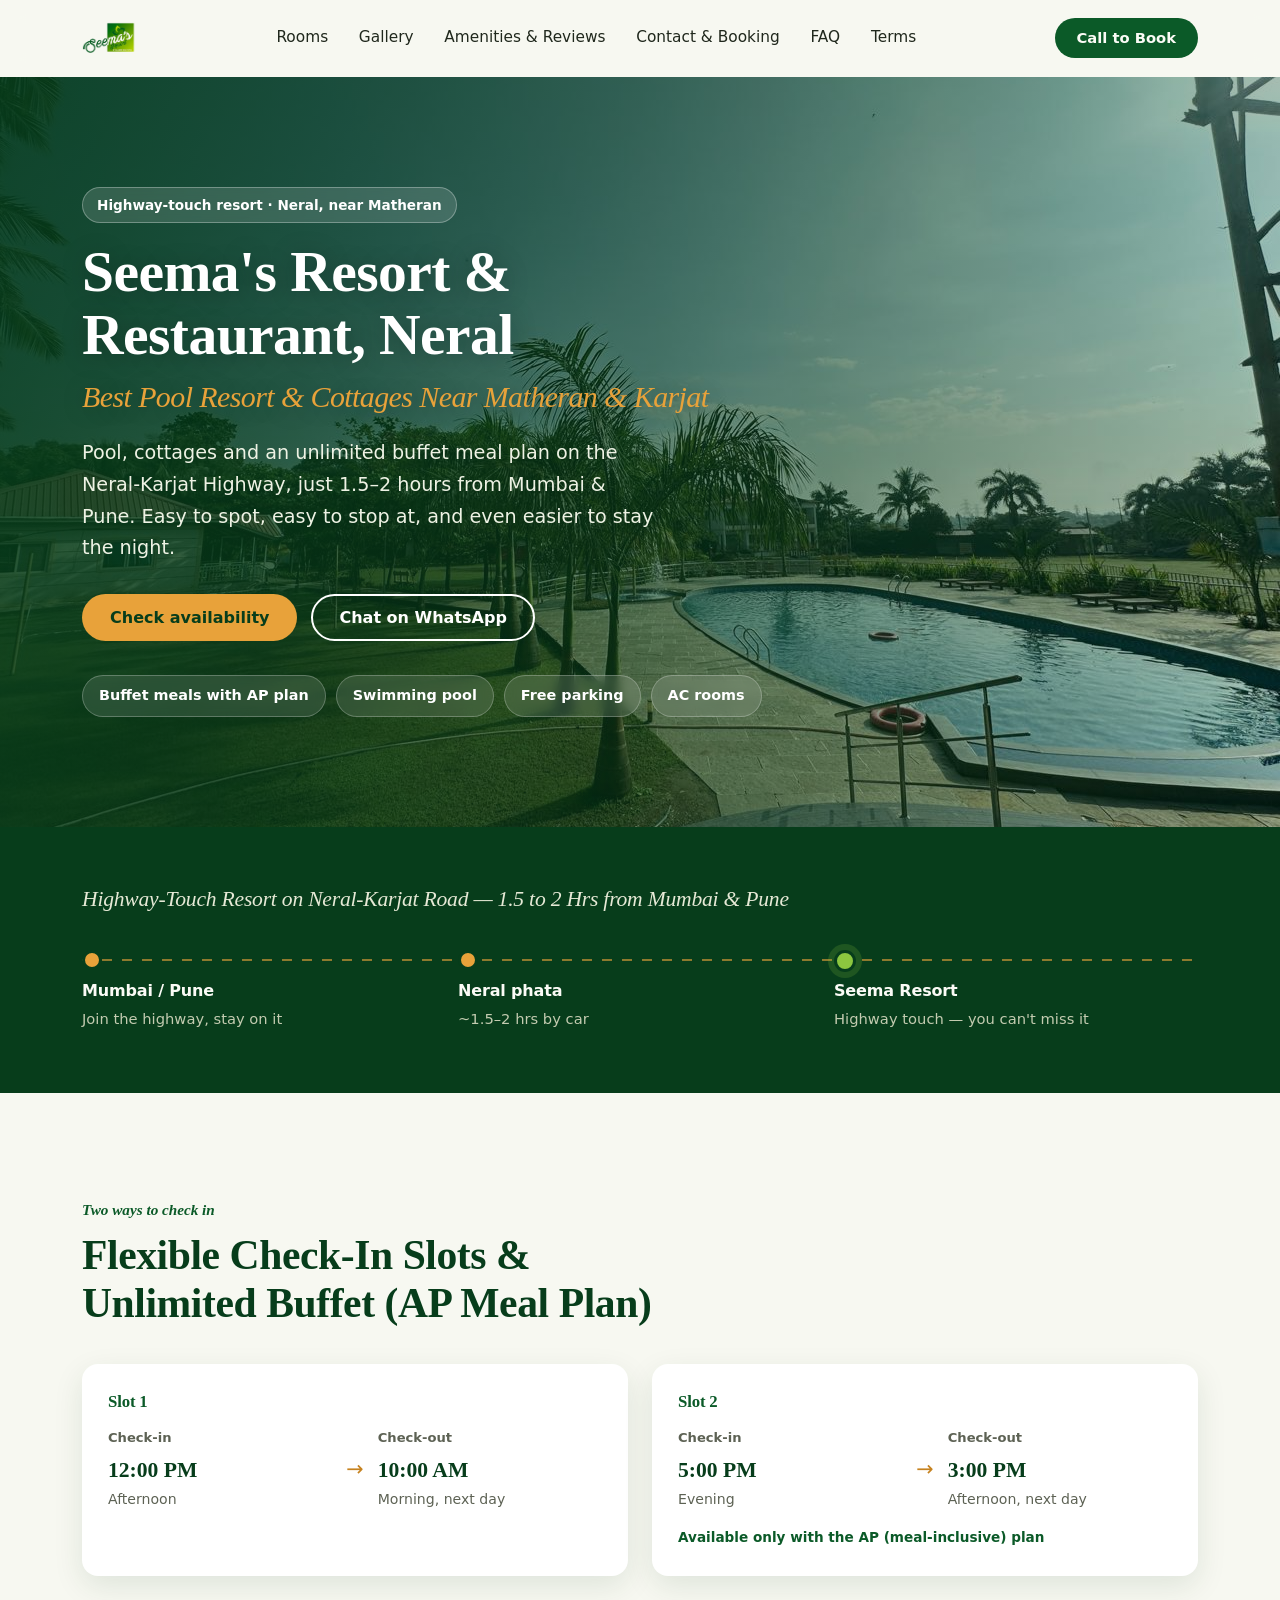
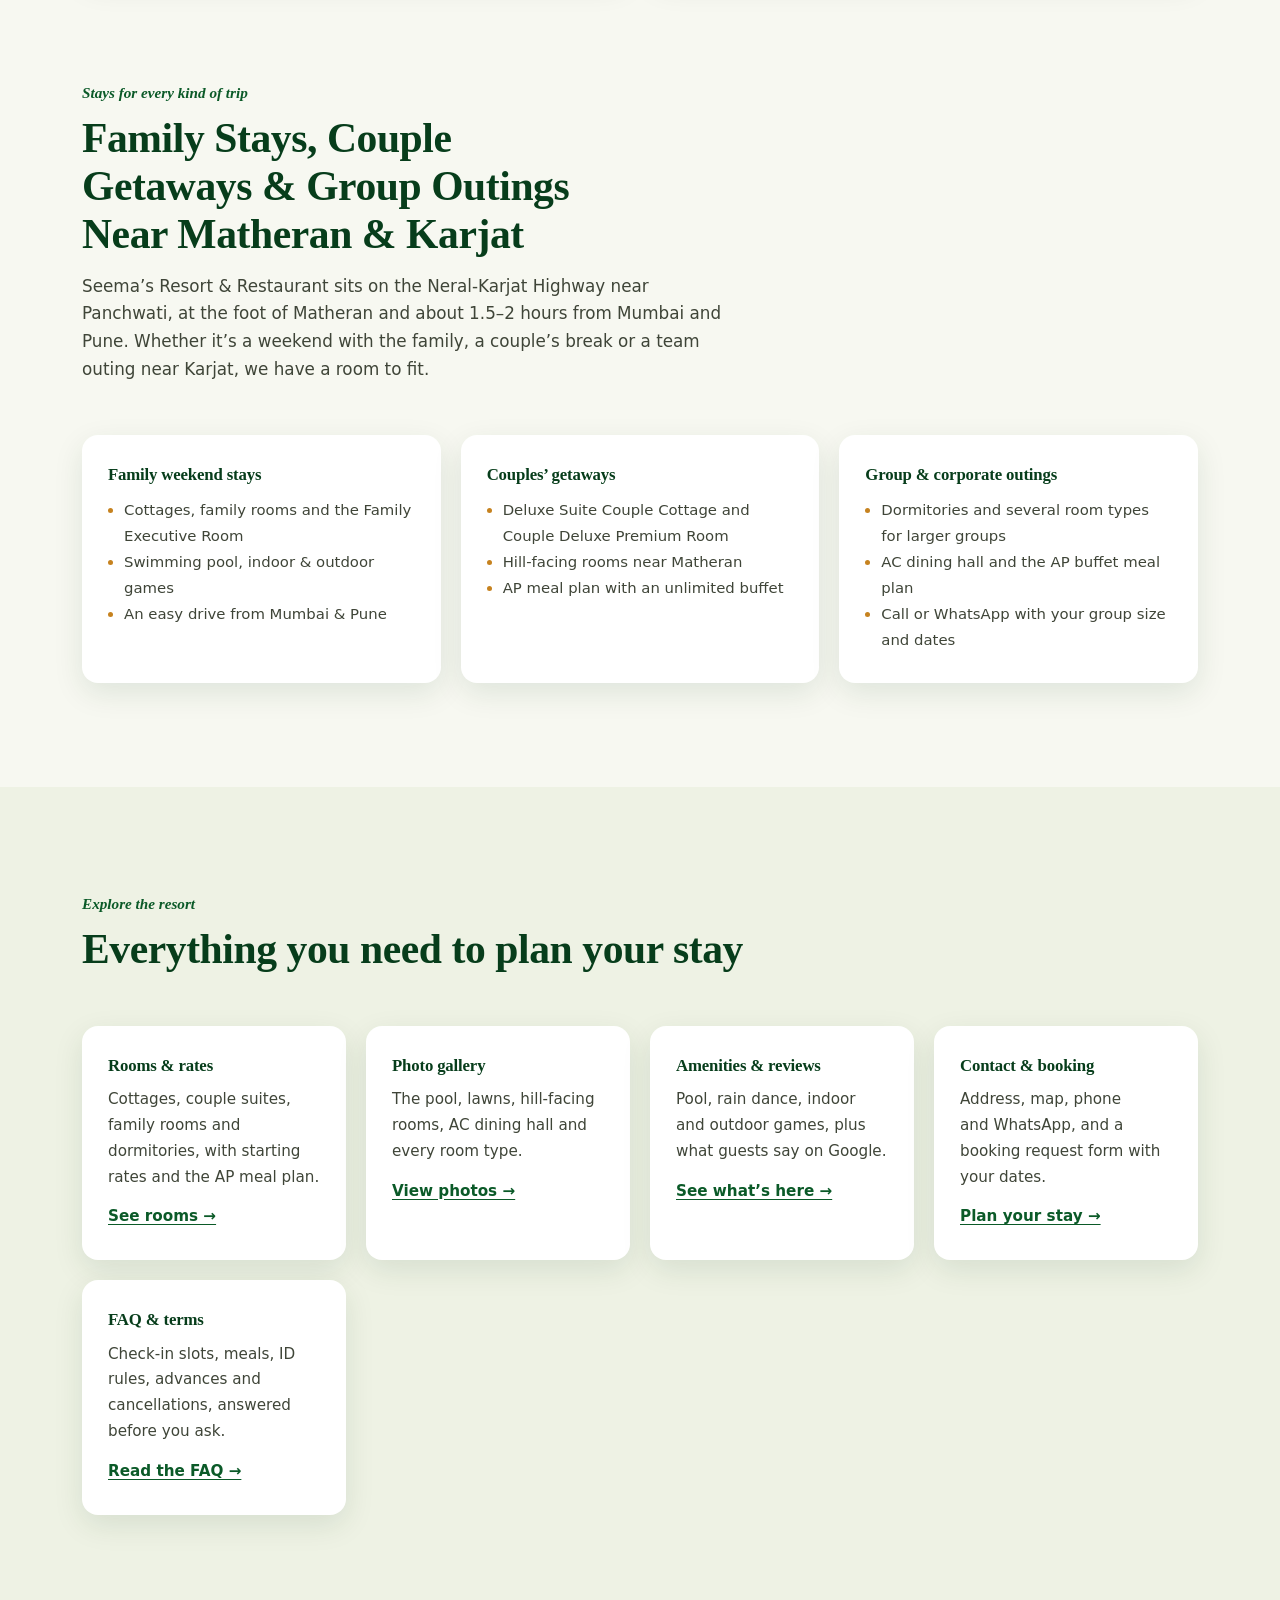
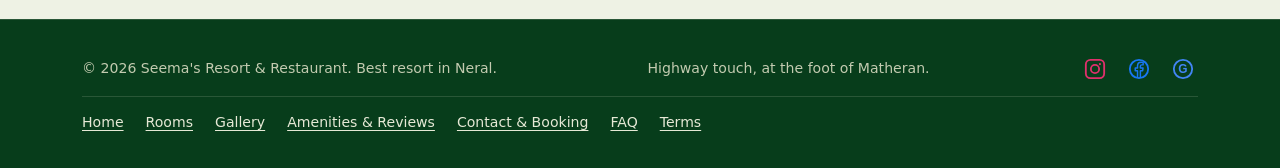
==== commit 327c9635: "Add files via upload" ====
--- a/index.html
+++ b/index.html
@@ -207,11 +207,11 @@
   "containsPlace": [
     {
       "@type": "HotelRoom",
-      "@id": "https://www.seemaresort.in/rooms.html#room-deluxe-suite-couple-cottage",
+      "@id": "https://www.seemaresort.in/rooms#room-deluxe-suite-couple-cottage",
       "name": "Deluxe Suite Couple Cottage",
       "description": "Deluxe Suite Couple Cottage at Seema's Resort & Restaurant, Neral. Includes full access to the pool, lawns and games.",
       "image": "https://www.seemaresort.in/images/D47.jpeg",
-      "url": "https://www.seemaresort.in/rooms.html",
+      "url": "https://www.seemaresort.in/rooms",
       "occupancy": {
         "@type": "QuantitativeValue",
         "value": 2
@@ -219,11 +219,11 @@
     },
     {
       "@type": "HotelRoom",
-      "@id": "https://www.seemaresort.in/rooms.html#room-elite-room",
+      "@id": "https://www.seemaresort.in/rooms#room-elite-room",
       "name": "Elite Room",
       "description": "Elite Room at Seema's Resort & Restaurant, Neral. Includes full access to the pool, lawns and games.",
       "image": "https://www.seemaresort.in/images/S1.jpg",
-      "url": "https://www.seemaresort.in/rooms.html",
+      "url": "https://www.seemaresort.in/rooms",
       "occupancy": {
         "@type": "QuantitativeValue",
         "value": 2
@@ -231,11 +231,11 @@
     },
     {
       "@type": "HotelRoom",
-      "@id": "https://www.seemaresort.in/rooms.html#room-couple-deluxe-premium-room",
+      "@id": "https://www.seemaresort.in/rooms#room-couple-deluxe-premium-room",
       "name": "Couple Deluxe Premium Room",
       "description": "Couple Deluxe Premium Room at Seema's Resort & Restaurant, Neral. Includes full access to the pool, lawns and games.",
       "image": "https://www.seemaresort.in/images/C2.png",
-      "url": "https://www.seemaresort.in/rooms.html",
+      "url": "https://www.seemaresort.in/rooms",
       "occupancy": {
         "@type": "QuantitativeValue",
         "value": 2
@@ -243,11 +243,11 @@
     },
     {
       "@type": "HotelRoom",
-      "@id": "https://www.seemaresort.in/rooms.html#room-family-executive-room",
+      "@id": "https://www.seemaresort.in/rooms#room-family-executive-room",
       "name": "Family Executive Room",
       "description": "Family Executive Room for up to 4 guests at Seema's Resort & Restaurant, Neral. Includes full access to the pool, lawns and games.",
       "image": "https://www.seemaresort.in/images/201.jpg",
-      "url": "https://www.seemaresort.in/rooms.html",
+      "url": "https://www.seemaresort.in/rooms",
       "occupancy": {
         "@type": "QuantitativeValue",
         "value": 4
@@ -267,11 +267,11 @@
             "name": "Deluxe Suite Couple Cottage – AP plan (meals included)",
             "price": 7500,
             "priceCurrency": "INR",
-            "url": "https://www.seemaresort.in/rooms.html",
+            "url": "https://www.seemaresort.in/rooms",
             "description": "Starting rate per couple on the AP meal plan, including an unlimited veg & non-veg buffet. Rates can change on weekends and holidays.",
             "itemOffered": {
               "@type": "HotelRoom",
-              "@id": "https://www.seemaresort.in/rooms.html#room-deluxe-suite-couple-cottage",
+              "@id": "https://www.seemaresort.in/rooms#room-deluxe-suite-couple-cottage",
               "name": "Deluxe Suite Couple Cottage"
             }
           },
@@ -280,11 +280,11 @@
             "name": "Deluxe Suite Couple Cottage – room only",
             "price": 6000,
             "priceCurrency": "INR",
-            "url": "https://www.seemaresort.in/rooms.html",
+            "url": "https://www.seemaresort.in/rooms",
             "description": "Starting room-only rate per couple. Meals are not included. Rates can change on weekends and holidays.",
             "itemOffered": {
               "@type": "HotelRoom",
-              "@id": "https://www.seemaresort.in/rooms.html#room-deluxe-suite-couple-cottage",
+              "@id": "https://www.seemaresort.in/rooms#room-deluxe-suite-couple-cottage",
               "name": "Deluxe Suite Couple Cottage"
             }
           }
@@ -299,11 +299,11 @@
             "name": "Elite Room – AP plan (meals included)",
             "price": 5500,
             "priceCurrency": "INR",
-            "url": "https://www.seemaresort.in/rooms.html",
+            "url": "https://www.seemaresort.in/rooms",
             "description": "Starting rate per couple on the AP meal plan, including an unlimited veg & non-veg buffet. Rates can change on weekends and holidays.",
             "itemOffered": {
               "@type": "HotelRoom",
-              "@id": "https://www.seemaresort.in/rooms.html#room-elite-room",
+              "@id": "https://www.seemaresort.in/rooms#room-elite-room",
               "name": "Elite Room"
             }
           },
@@ -312,11 +312,11 @@
             "name": "Elite Room – room only",
             "price": 4000,
             "priceCurrency": "INR",
-            "url": "https://www.seemaresort.in/rooms.html",
+            "url": "https://www.seemaresort.in/rooms",
             "description": "Starting room-only rate per couple. Meals are not included. Rates can change on weekends and holidays.",
             "itemOffered": {
               "@type": "HotelRoom",
-              "@id": "https://www.seemaresort.in/rooms.html#room-elite-room",
+              "@id": "https://www.seemaresort.in/rooms#room-elite-room",
               "name": "Elite Room"
             }
           }
@@ -331,11 +331,11 @@
             "name": "Couple Deluxe Premium Room – AP plan (meals included)",
             "price": 6500,
             "priceCurrency": "INR",
-            "url": "https://www.seemaresort.in/rooms.html",
+            "url": "https://www.seemaresort.in/rooms",
             "description": "Starting rate per couple on the AP meal plan, including an unlimited veg & non-veg buffet. Rates can change on weekends and holidays.",
             "itemOffered": {
               "@type": "HotelRoom",
-              "@id": "https://www.seemaresort.in/rooms.html#room-couple-deluxe-premium-room",
+              "@id": "https://www.seemaresort.in/rooms#room-couple-deluxe-premium-room",
               "name": "Couple Deluxe Premium Room"
             }
           },
@@ -344,11 +344,11 @@
             "name": "Couple Deluxe Premium Room – room only",
             "price": 4500,
             "priceCurrency": "INR",
-            "url": "https://www.seemaresort.in/rooms.html",
+            "url": "https://www.seemaresort.in/rooms",
             "description": "Starting room-only rate per couple. Meals are not included. Rates can change on weekends and holidays.",
             "itemOffered": {
               "@type": "HotelRoom",
-              "@id": "https://www.seemaresort.in/rooms.html#room-couple-deluxe-premium-room",
+              "@id": "https://www.seemaresort.in/rooms#room-couple-deluxe-premium-room",
               "name": "Couple Deluxe Premium Room"
             }
           }
@@ -363,11 +363,11 @@
             "name": "Family Executive Room – AP plan (meals included)",
             "price": 2800,
             "priceCurrency": "INR",
-            "url": "https://www.seemaresort.in/rooms.html",
+            "url": "https://www.seemaresort.in/rooms",
             "description": "Starting rate per person on the AP meal plan, including an unlimited veg & non-veg buffet. Rates can change on weekends and holidays.",
             "itemOffered": {
               "@type": "HotelRoom",
-              "@id": "https://www.seemaresort.in/rooms.html#room-family-executive-room",
+              "@id": "https://www.seemaresort.in/rooms#room-family-executive-room",
               "name": "Family Executive Room"
             }
           },
@@ -376,11 +376,11 @@
             "name": "Family Executive Room – room only",
             "price": 4500,
             "priceCurrency": "INR",
-            "url": "https://www.seemaresort.in/rooms.html",
+            "url": "https://www.seemaresort.in/rooms",
             "description": "Starting room-only rate per room. Meals are not included. Rates can change on weekends and holidays.",
             "itemOffered": {
               "@type": "HotelRoom",
-              "@id": "https://www.seemaresort.in/rooms.html#room-family-executive-room",
+              "@id": "https://www.seemaresort.in/rooms#room-family-executive-room",
               "name": "Family Executive Room"
             }
           }
@@ -394,11 +394,11 @@
       "name": "Deluxe Suite Couple Cottage – AP plan (meals included)",
       "price": 7500,
       "priceCurrency": "INR",
-      "url": "https://www.seemaresort.in/rooms.html",
+      "url": "https://www.seemaresort.in/rooms",
       "description": "Starting rate per couple on the AP meal plan, including an unlimited veg & non-veg buffet. Rates can change on weekends and holidays.",
       "itemOffered": {
         "@type": "HotelRoom",
-        "@id": "https://www.seemaresort.in/rooms.html#room-deluxe-suite-couple-cottage",
+        "@id": "https://www.seemaresort.in/rooms#room-deluxe-suite-couple-cottage",
         "name": "Deluxe Suite Couple Cottage"
       }
     },
@@ -407,11 +407,11 @@
       "name": "Deluxe Suite Couple Cottage – room only",
       "price": 6000,
       "priceCurrency": "INR",
-      "url": "https://www.seemaresort.in/rooms.html",
+      "url": "https://www.seemaresort.in/rooms",
       "description": "Starting room-only rate per couple. Meals are not included. Rates can change on weekends and holidays.",
       "itemOffered": {
         "@type": "HotelRoom",
-        "@id": "https://www.seemaresort.in/rooms.html#room-deluxe-suite-couple-cottage",
+        "@id": "https://www.seemaresort.in/rooms#room-deluxe-suite-couple-cottage",
         "name": "Deluxe Suite Couple Cottage"
       }
     },
@@ -420,11 +420,11 @@
       "name": "Elite Room – AP plan (meals included)",
       "price": 5500,
       "priceCurrency": "INR",
-      "url": "https://www.seemaresort.in/rooms.html",
+      "url": "https://www.seemaresort.in/rooms",
       "description": "Starting rate per couple on the AP meal plan, including an unlimited veg & non-veg buffet. Rates can change on weekends and holidays.",
       "itemOffered": {
         "@type": "HotelRoom",
-        "@id": "https://www.seemaresort.in/rooms.html#room-elite-room",
+        "@id": "https://www.seemaresort.in/rooms#room-elite-room",
         "name": "Elite Room"
       }
     },
@@ -433,11 +433,11 @@
       "name": "Elite Room – room only",
       "price": 4000,
       "priceCurrency": "INR",
-      "url": "https://www.seemaresort.in/rooms.html",
+      "url": "https://www.seemaresort.in/rooms",
       "description": "Starting room-only rate per couple. Meals are not included. Rates can change on weekends and holidays.",
       "itemOffered": {
         "@type": "HotelRoom",
-        "@id": "https://www.seemaresort.in/rooms.html#room-elite-room",
+        "@id": "https://www.seemaresort.in/rooms#room-elite-room",
         "name": "Elite Room"
       }
     },
@@ -446,11 +446,11 @@
       "name": "Couple Deluxe Premium Room – AP plan (meals included)",
       "price": 6500,
       "priceCurrency": "INR",
-      "url": "https://www.seemaresort.in/rooms.html",
+      "url": "https://www.seemaresort.in/rooms",
       "description": "Starting rate per couple on the AP meal plan, including an unlimited veg & non-veg buffet. Rates can change on weekends and holidays.",
       "itemOffered": {
         "@type": "HotelRoom",
-        "@id": "https://www.seemaresort.in/rooms.html#room-couple-deluxe-premium-room",
+        "@id": "https://www.seemaresort.in/rooms#room-couple-deluxe-premium-room",
         "name": "Couple Deluxe Premium Room"
       }
     },
@@ -459,11 +459,11 @@
       "name": "Couple Deluxe Premium Room – room only",
       "price": 4500,
       "priceCurrency": "INR",
-      "url": "https://www.seemaresort.in/rooms.html",
+      "url": "https://www.seemaresort.in/rooms",
       "description": "Starting room-only rate per couple. Meals are not included. Rates can change on weekends and holidays.",
       "itemOffered": {
         "@type": "HotelRoom",
-        "@id": "https://www.seemaresort.in/rooms.html#room-couple-deluxe-premium-room",
+        "@id": "https://www.seemaresort.in/rooms#room-couple-deluxe-premium-room",
         "name": "Couple Deluxe Premium Room"
       }
     },
@@ -472,11 +472,11 @@
       "name": "Family Executive Room – AP plan (meals included)",
       "price": 2800,
       "priceCurrency": "INR",
-      "url": "https://www.seemaresort.in/rooms.html",
+      "url": "https://www.seemaresort.in/rooms",
       "description": "Starting rate per person on the AP meal plan, including an unlimited veg & non-veg buffet. Rates can change on weekends and holidays.",
       "itemOffered": {
         "@type": "HotelRoom",
-        "@id": "https://www.seemaresort.in/rooms.html#room-family-executive-room",
+        "@id": "https://www.seemaresort.in/rooms#room-family-executive-room",
         "name": "Family Executive Room"
       }
     },
@@ -485,11 +485,11 @@
       "name": "Family Executive Room – room only",
       "price": 4500,
       "priceCurrency": "INR",
-      "url": "https://www.seemaresort.in/rooms.html",
+      "url": "https://www.seemaresort.in/rooms",
       "description": "Starting room-only rate per room. Meals are not included. Rates can change on weekends and holidays.",
       "itemOffered": {
         "@type": "HotelRoom",
-        "@id": "https://www.seemaresort.in/rooms.html#room-family-executive-room",
+        "@id": "https://www.seemaresort.in/rooms#room-family-executive-room",
         "name": "Family Executive Room"
       }
     }
@@ -502,15 +502,15 @@
 
 <header class="site">
   <div class="wrap nav">
-    <a href="index.html" class="brand-logo"><img src="images/LogoMainNoBG.png" alt="Seema's Resort &amp; Restaurant, Neral" class="logo-img" width="500" height="500" fetchpriority="high"></a>
+    <a href="./" class="brand-logo"><img src="images/LogoMainNoBG.png" alt="Seema's Resort &amp; Restaurant, Neral" class="logo-img" width="500" height="500" fetchpriority="high"></a>
     <nav class="links" id="navLinks" aria-label="Primary">
-      <a href="index.html" class="nav-home">Home</a>
-      <a href="rooms.html">Rooms</a>
-      <a href="gallery.html">Gallery</a>
-      <a href="amenities-reviews.html">Amenities &amp; Reviews</a>
-      <a href="contact-booking.html">Contact &amp; Booking</a>
-      <a href="faq.html">FAQ</a>
-      <a href="terms.html">Terms</a>
+      <a href="./" class="nav-home">Home</a>
+      <a href="rooms">Rooms</a>
+      <a href="gallery">Gallery</a>
+      <a href="amenities-reviews">Amenities &amp; Reviews</a>
+      <a href="contact-booking">Contact &amp; Booking</a>
+      <a href="faq">FAQ</a>
+      <a href="terms">Terms</a>
     </nav>
     <div class="nav-actions">
       <a class="call-btn" href="tel:+917559411323">Call to Book</a>
@@ -527,7 +527,7 @@
       <h1>Seema's Resort &amp; Restaurant, Neral<br><i>Best Pool Resort &amp; Cottages Near Matheran &amp; Karjat</i></h1>
       <p class="lede">Pool, cottages and an unlimited buffet meal plan on the Neral-Karjat Highway, just 1.5&ndash;2 hours from Mumbai &amp; Pune. Easy to spot, easy to stop at, and even easier to stay the night.</p>
       <div class="hero-ctas">
-        <a class="btn-primary" href="contact-booking.html#book">Check availability</a>
+        <a class="btn-primary" href="contact-booking#book">Check availability</a>
         <a class="btn-ghost" href="https://wa.me/917559411323?text=Hi%20Seema%20Resort%2C%20I%27d%20like%20to%20check%20availability." target="_blank" rel="noopener">Chat on WhatsApp</a>
       </div>
       <ul class="hero-chips">
@@ -645,11 +645,11 @@
     </div>
   </div>
   <div class="info-grid wrap">
-    <div class="info-card"><h3>Rooms &amp; rates</h3><p>Cottages, couple suites, family rooms and dormitories, with starting rates and the AP meal plan.</p><a class="card-link" href="rooms.html">See rooms &rarr;</a></div>
-    <div class="info-card"><h3>Photo gallery</h3><p>The pool, lawns, hill-facing rooms, AC dining hall and every room type.</p><a class="card-link" href="gallery.html">View photos &rarr;</a></div>
-    <div class="info-card"><h3>Amenities &amp; reviews</h3><p>Pool, rain dance, indoor and outdoor games, plus what guests say on Google.</p><a class="card-link" href="amenities-reviews.html">See what&rsquo;s here &rarr;</a></div>
-    <div class="info-card"><h3>Contact &amp; booking</h3><p>Address, map, phone and WhatsApp, and a booking request form with your dates.</p><a class="card-link" href="contact-booking.html">Plan your stay &rarr;</a></div>
-    <div class="info-card"><h3>FAQ &amp; terms</h3><p>Check-in slots, meals, ID rules, advances and cancellations, answered before you ask.</p><a class="card-link" href="faq.html">Read the FAQ &rarr;</a></div>
+    <div class="info-card"><h3>Rooms &amp; rates</h3><p>Cottages, couple suites, family rooms and dormitories, with starting rates and the AP meal plan.</p><a class="card-link" href="rooms">See rooms &rarr;</a></div>
+    <div class="info-card"><h3>Photo gallery</h3><p>The pool, lawns, hill-facing rooms, AC dining hall and every room type.</p><a class="card-link" href="gallery">View photos &rarr;</a></div>
+    <div class="info-card"><h3>Amenities &amp; reviews</h3><p>Pool, rain dance, indoor and outdoor games, plus what guests say on Google.</p><a class="card-link" href="amenities-reviews">See what&rsquo;s here &rarr;</a></div>
+    <div class="info-card"><h3>Contact &amp; booking</h3><p>Address, map, phone and WhatsApp, and a booking request form with your dates.</p><a class="card-link" href="contact-booking">Plan your stay &rarr;</a></div>
+    <div class="info-card"><h3>FAQ &amp; terms</h3><p>Check-in slots, meals, ID rules, advances and cancellations, answered before you ask.</p><a class="card-link" href="faq">Read the FAQ &rarr;</a></div>
   </div>
 </section>
 </main>
@@ -680,13 +680,13 @@
       </a>
     </span>
     <nav class="footer-nav" aria-label="Footer">
-      <a href="index.html">Home</a>
-      <a href="rooms.html">Rooms</a>
-      <a href="gallery.html">Gallery</a>
-      <a href="amenities-reviews.html">Amenities &amp; Reviews</a>
-      <a href="contact-booking.html">Contact &amp; Booking</a>
-      <a href="faq.html">FAQ</a>
-      <a href="terms.html">Terms</a>
+      <a href="./">Home</a>
+      <a href="rooms">Rooms</a>
+      <a href="gallery">Gallery</a>
+      <a href="amenities-reviews">Amenities &amp; Reviews</a>
+      <a href="contact-booking">Contact &amp; Booking</a>
+      <a href="faq">FAQ</a>
+      <a href="terms">Terms</a>
     </nav>
   </div>
 </footer>
--- a/css/style.css
+++ b/css/style.css
@@ -0,0 +1,435 @@
+
+/* =========================================================
+   1. TOKENS
+   ========================================================= */
+:root{
+  --forest:#0B5A28; --forest-deep:#073D1B; --leaf-light:#8CC63F;
+  --gold:#E8A23A; --gold-dark:#C6821F;
+  --cream:#F7F8F1; --cream-soft:#EEF2E4; --paper:#FBFBF6;
+  --charcoal:#20281D; --ink-soft:#3F4538; --muted:#5D6254;
+  --on-dark:#E6E9D6; --on-dark-muted:#C3CBB0;
+  --line:rgba(32,40,29,.12);
+  --wa:#25D366; --wa-dark:#12803D;
+
+  --font-display:'Fraunces',Georgia,serif;
+  --font-body:'Karla',system-ui,-apple-system,'Segoe UI',sans-serif;
+
+  --r-sm:10px; --r:16px; --r-pill:999px;
+  --shadow-sm:0 2px 8px rgba(7,61,27,.06);
+  --shadow:0 10px 30px rgba(7,61,27,.10);
+  --shadow-lg:0 20px 48px rgba(7,61,27,.18);
+
+  --ease:cubic-bezier(.22,.61,.36,1);
+  --t:.25s var(--ease);
+  --gutter:clamp(20px,4vw,32px);
+  --section-y:clamp(64px,9vw,104px);
+  --header-h:76px;
+}
+
+/* =========================================================
+   2. BASE
+   ========================================================= */
+*,*::before,*::after{box-sizing:border-box}
+html{scroll-behavior:smooth;scroll-padding-top:var(--header-h);-webkit-text-size-adjust:100%}
+body{
+  margin:0;background:var(--cream);color:var(--charcoal);
+  font:400 clamp(16px,.3vw + 15px,17.5px)/1.65 var(--font-body);
+  -webkit-font-smoothing:antialiased;text-rendering:optimizeLegibility;
+}
+h1,h2,h3{font-family:var(--font-display);font-weight:700;margin:0;letter-spacing:-.01em;line-height:1.15;text-wrap:balance}
+h4{margin:0}
+p{margin:0;text-wrap:pretty}
+ul{margin:0}
+a{color:inherit;text-underline-offset:3px}
+img,svg{display:block;max-width:100%}
+button,input,select,textarea{font:inherit;color:inherit}
+:focus-visible{outline:3px solid var(--gold);outline-offset:3px;border-radius:4px}
+
+.wrap{width:100%;max-width:1180px;margin-inline:auto;padding-inline:var(--gutter)}
+.skip-link{
+  position:absolute;left:12px;top:-64px;z-index:100;padding:10px 18px;
+  background:var(--forest-deep);color:#fff;border-radius:var(--r-pill);font-weight:700;text-decoration:none;
+  transition:top var(--t);
+}
+.skip-link:focus{top:12px}
+
+/* Shared button behaviour */
+.call-btn,.btn-primary,.btn-ghost,.book-form button,.room-cta a,.mobile-bar a{
+  display:inline-flex;align-items:center;justify-content:center;gap:8px;
+  border-radius:var(--r-pill);font-weight:700;line-height:1.2;text-decoration:none;cursor:pointer;
+  transition:transform var(--t),box-shadow var(--t),background-color var(--t),color var(--t),border-color var(--t);
+}
+.call-btn:active,.btn-primary:active,.btn-ghost:active,.book-form button:active,.room-cta a:active,.mobile-bar a:active{transform:scale(.97)}
+.call-btn,.btn-primary{background:var(--forest);color:var(--paper)}
+.call-btn:hover,.btn-primary:hover{background:var(--forest-deep);transform:translateY(-2px);box-shadow:0 8px 20px rgba(7,61,27,.28)}
+.call-btn{padding:11px 22px;font-size:.92rem;white-space:nowrap}
+.btn-primary,.btn-ghost{padding:14px 28px;font-size:1rem}
+.btn-ghost{border:2px solid var(--forest);color:var(--forest);padding:12px 26px}
+.btn-ghost:hover{background:rgba(11,90,40,.08);transform:translateY(-2px)}
+.link-strong{color:var(--forest);font-weight:600}
+.link-gold{color:var(--gold)}
+.link-gold:hover{color:#F3B24F}
+
+/* =========================================================
+   3. HEADER & NAVIGATION
+   ========================================================= */
+header.site{
+  position:sticky;top:0;z-index:50;
+  background:rgba(247,248,241,.86);
+  -webkit-backdrop-filter:saturate(1.4) blur(12px);backdrop-filter:saturate(1.4) blur(12px);
+  border-bottom:1px solid transparent;
+  transition:box-shadow var(--t),border-color var(--t),background-color var(--t);
+}
+header.site.is-scrolled{background:rgba(247,248,241,.96);border-color:var(--line);box-shadow:0 6px 24px rgba(7,61,27,.08)}
+.nav{display:flex;align-items:center;justify-content:space-between;gap:16px;padding-block:10px}
+.brand-logo{display:flex;align-items:center;flex-shrink:0;border-radius:8px}
+.logo-img{height:56px;width:auto;max-width:50vw;transition:transform var(--t)}
+.brand-logo:hover .logo-img{transform:scale(1.04)}
+nav.links{display:flex;gap:clamp(18px,2.4vw,32px);font-size:.96rem;font-weight:500}
+nav.links a{position:relative;padding-block:6px;text-decoration:none;transition:color var(--t)}
+nav.links a::after{content:"";position:absolute;left:0;bottom:0;height:2px;width:100%;background:var(--gold);transform:scaleX(0);transform-origin:left;transition:transform var(--t)}
+nav.links a:hover{color:var(--forest)}
+nav.links a:hover::after,nav.links a:focus-visible::after{transform:scaleX(1)}
+.nav-actions{display:flex;align-items:center;gap:12px}
+.menu-toggle{
+  display:none;width:44px;height:44px;align-items:center;justify-content:center;
+  background:none;border:0;border-radius:50%;font-size:1.5rem;line-height:1;color:var(--forest);cursor:pointer;
+  transition:background-color var(--t),transform var(--t);
+}
+.menu-toggle:hover{background:rgba(11,90,40,.08)}
+.menu-toggle:active{transform:scale(.92)}
+@media(max-width:400px){.call-btn{padding:9px 14px;font-size:.84rem}}
+@media(max-width:860px){
+  .menu-toggle{display:inline-flex}
+  nav.links{
+    position:absolute;top:100%;left:0;right:0;flex-direction:column;gap:0;
+    background:var(--paper);border-bottom:1px solid var(--line);box-shadow:var(--shadow);
+    opacity:0;visibility:hidden;transform:translateY(-8px);
+    transition:opacity var(--t),transform var(--t),visibility 0s linear .25s;
+  }
+  nav.links.open{opacity:1;visibility:visible;transform:none;transition-delay:0s}
+  nav.links a{padding:16px var(--gutter);border-top:1px solid var(--line)}
+  nav.links a::after{display:none}
+  nav.links a:hover{background:var(--cream-soft)}
+}
+
+/* =========================================================
+   4. HERO & ROUTE STRIP
+   ========================================================= */
+.hero{
+  position:relative;display:flex;align-items:center;min-height:clamp(520px,82vh,780px);color:#fff;
+  background:linear-gradient(100deg,rgba(7,61,27,.9) 0%,rgba(7,61,27,.58) 55%,rgba(7,61,27,.28) 100%),
+             url(../images/pool.jpeg) center/cover no-repeat;
+}
+.hero-inner{padding-block:clamp(72px,10vw,110px)}
+.hero-inner>div{max-width:740px}
+/* one orchestrated page-load sequence (real browsers only: html.motion) */
+.motion .hero-inner>div>*{animation:rise .8s var(--ease) backwards}
+.motion .hero-inner>div>:nth-child(2){animation-delay:.08s}
+.motion .hero-inner>div>:nth-child(3){animation-delay:.16s}
+.motion .hero-inner>div>:nth-child(4){animation-delay:.24s}
+.motion .hero-inner>div>:nth-child(5){animation-delay:.32s}
+.eyebrow-line{
+  display:inline-block;margin-bottom:18px;padding:6px 14px;font-size:.85rem;font-weight:600;color:#fff;
+  background:rgba(255,255,255,.14);border:1px solid rgba(255,255,255,.3);border-radius:var(--r-pill);
+  -webkit-backdrop-filter:blur(6px);backdrop-filter:blur(6px);
+}
+.hero h1{font-size:clamp(2.1rem,3.6vw + 1rem,3.6rem);line-height:1.08;color:#fff;margin-bottom:22px;text-shadow:0 2px 24px rgba(0,0,0,.25)}
+.hero h1 i{display:block;margin-top:12px;font-style:italic;font-weight:500;font-size:.52em;line-height:1.25;color:var(--gold)}
+.hero .lede{max-width:48ch;margin-bottom:30px;font-size:clamp(1.05rem,.4vw + 1rem,1.2rem);color:var(--cream-soft)}
+.hero-ctas{display:flex;flex-wrap:wrap;gap:14px;margin-bottom:34px}
+.hero .btn-primary{background:var(--gold);color:var(--forest-deep)}
+.hero .btn-primary:hover{background:#F3B24F}
+.hero .btn-ghost{border-color:#fff;color:#fff}
+.hero .btn-ghost:hover{background:rgba(255,255,255,.14)}
+.hero-chips{display:flex;flex-wrap:wrap;gap:10px;margin:0;padding:0;list-style:none}
+.hero-chips li{
+  padding:8px 16px;font-size:.9rem;font-weight:600;
+  background:rgba(255,255,255,.12);border:1px solid rgba(255,255,255,.25);border-radius:var(--r-pill);
+  -webkit-backdrop-filter:blur(6px);backdrop-filter:blur(6px);
+}
+@media(max-width:700px){
+  .hero{min-height:74vh;background:linear-gradient(180deg,rgba(7,61,27,.72),rgba(7,61,27,.82)),url(../images/pool.jpeg) center/cover no-repeat}
+  .hero-ctas>a{flex:1 1 100%}
+}
+
+.route{background:var(--forest-deep);color:var(--paper);padding-block:clamp(44px,6vw,60px)}
+.route-head{font-weight:500;font-style:italic;font-size:clamp(1.15rem,1rem + .6vw,1.35rem);color:var(--on-dark);margin-bottom:clamp(28px,4vw,38px)}
+.route-track{display:flex;justify-content:space-between;gap:12px;position:relative}
+.route-track::before{content:"";position:absolute;top:9px;left:0;right:0;height:2px;background:repeating-linear-gradient(90deg,rgba(232,162,58,.6) 0 10px,transparent 10px 20px)}
+.stop{position:relative;flex:1;min-width:0;padding-top:32px}
+.stop::before{content:"";position:absolute;top:0;left:0;width:20px;height:20px;border-radius:50%;background:var(--gold);border:3px solid var(--forest-deep)}
+.stop.here::before{width:22px;height:22px;background:var(--leaf-light);box-shadow:0 0 0 6px rgba(140,198,63,.18)}
+.stop h3{margin-bottom:4px;font-family:var(--font-body);font-size:1rem;color:var(--paper)}
+.stop span{font-size:.92rem;color:var(--on-dark-muted)}
+@media(max-width:720px){
+  .route-track{flex-direction:column;gap:28px}
+  .route-track::before{top:0;bottom:0;left:9px;right:auto;width:2px;height:auto;background:repeating-linear-gradient(180deg,rgba(232,162,58,.6) 0 10px,transparent 10px 20px)}
+  .stop{padding:0 0 0 36px}
+  .stop::before{top:2px}
+}
+
+/* =========================================================
+   5. SECTIONS & TYPOGRAPHY
+   ========================================================= */
+.section{padding-block:var(--section-y)}
+.section--soft{background:var(--cream-soft)}
+.section--flush-bottom{padding-bottom:0}
+.section-head{max-width:680px;margin-bottom:clamp(32px,5vw,52px)}
+.section-head--compact{margin-bottom:clamp(24px,4vw,36px)}
+.section-head--flush{margin-bottom:16px}
+.section-head h2{margin-bottom:14px;font-size:clamp(1.9rem,2.6vw + 1rem,2.6rem);color:var(--forest-deep)}
+.section-head p{max-width:62ch;font-size:1.05rem;color:var(--ink-soft)}
+.kicker{margin-bottom:10px;font-family:var(--font-display);font-style:italic;font-weight:600;font-size:.95rem;color:var(--forest)}
+.rooms-note{margin-bottom:clamp(24px,4vw,40px);font-size:.95rem;font-style:italic;color:var(--muted)}
+.section-head .rooms-note{margin-bottom:0;font-style:normal}
+
+/* ---------- Check-in slots ---------- */
+.slot-grid{display:grid;grid-template-columns:repeat(auto-fit,minmax(min(100%,300px),1fr));gap:24px}
+.slot-card{padding:28px 26px;background:#fff;border-radius:var(--r);box-shadow:var(--shadow);transition:transform var(--t),box-shadow var(--t)}
+.slot-card:hover{transform:translateY(-4px);box-shadow:var(--shadow-lg)}
+.slot-card h3{margin-bottom:16px;font-size:1.05rem;color:var(--forest)}
+.slot-flow{display:flex;align-items:center;flex-wrap:wrap;gap:14px}
+.slot-point{flex:1;min-width:120px}
+.slot-point .label{margin-bottom:4px;font-size:.82rem;font-weight:600;color:var(--muted)}
+.slot-point .time{font-family:var(--font-display);font-size:1.35rem;font-weight:700;color:var(--forest-deep)}
+.slot-point .part{font-size:.88rem;color:var(--muted)}
+.slot-arrow{font-size:1.3rem;color:var(--gold-dark)}
+.slot-note{margin-top:14px;font-size:.85rem;font-weight:600;color:var(--forest)}
+
+/* ---------- Rooms ---------- */
+.rooms-grid{display:grid;grid-template-columns:repeat(2,1fr);gap:clamp(20px,3vw,30px)}
+@media(max-width:820px){.rooms-grid{grid-template-columns:1fr}}
+.room-card{display:flex;flex-direction:column;overflow:hidden;background:#fff;border-radius:var(--r);box-shadow:var(--shadow);transition:transform .3s var(--ease),box-shadow .3s var(--ease)}
+.room-card:hover{transform:translateY(-6px);box-shadow:var(--shadow-lg)}
+.room-visual{position:relative;height:clamp(220px,26vw,280px);overflow:hidden;background:var(--cream-soft)}
+.carousel-track{display:flex;height:100%;transition:transform .9s cubic-bezier(.65,0,.35,1);touch-action:pan-y}
+.carousel-track img{flex:0 0 100%;width:100%;height:100%;object-fit:cover;object-position:center}
+.carousel-dots{position:absolute;left:0;right:0;bottom:10px;z-index:2;display:flex;justify-content:center;gap:6px}
+.carousel-dots button{
+  position:relative;width:8px;height:8px;padding:0;border:0;border-radius:var(--r-pill);
+  background:rgba(255,255,255,.55);cursor:pointer;
+  transition:width var(--t),background-color var(--t);
+}
+.carousel-dots button::after{content:"";position:absolute;inset:-10px -4px}  /* larger tap target */
+.carousel-dots button:hover{background:rgba(255,255,255,.85)}
+.carousel-dots button.active{width:22px;background:#fff}
+.room-body{display:flex;flex:1;flex-direction:column;padding:clamp(22px,3vw,28px)}
+.room-body h3{margin-bottom:6px;font-size:1.35rem;color:var(--forest-deep)}
+.room-body .tagline{margin-bottom:16px;font-size:.95rem;color:var(--muted)}
+.price-row{display:flex;flex-wrap:wrap;gap:12px;margin-bottom:20px}
+.price-chip{padding:10px 16px;background:var(--cream-soft);border-radius:var(--r-sm)}
+.price-chip strong{display:block;font-family:var(--font-display);font-size:1.2rem;line-height:1.3;color:var(--forest-deep)}
+.price-chip span{font-size:.78rem;color:var(--muted)}
+.price-chip:first-child{background:var(--forest)}
+.price-chip:first-child strong,.price-chip:first-child span{color:#fff}
+.meal-slots{display:grid;grid-template-columns:repeat(auto-fit,minmax(min(100%,200px),1fr));gap:16px;margin-bottom:22px;padding-top:16px;border-top:1px solid var(--line)}
+.meal-slot h4{margin-bottom:6px;font-size:.84rem;font-weight:700;color:var(--forest)}
+.meal-flag{font-size:.74rem;font-weight:600}
+.meal-slot p{font-size:.88rem;line-height:1.5;color:var(--muted)}
+.room-cta{display:flex;flex-wrap:wrap;gap:10px;margin-top:auto}
+.room-cta a{flex:1 1 140px;padding:12px;font-size:.92rem}
+.room-cta .wa{background:var(--wa-dark);color:#fff}
+.room-cta .wa:hover{background:#0E6B32;transform:translateY(-2px);box-shadow:0 8px 18px rgba(18,128,61,.3)}
+.room-cta .ask{border:2px solid var(--forest);color:var(--forest)}
+.room-cta .ask:hover{background:var(--forest);color:#fff;transform:translateY(-2px)}
+.room-more{
+  grid-column:1/-1;display:flex;flex-wrap:wrap;align-items:center;justify-content:space-between;gap:20px;
+  padding:clamp(24px,4vw,34px) clamp(22px,4vw,32px);background:var(--cream-soft);border:1px solid var(--line);border-radius:var(--r);
+}
+.room-more h3{margin-bottom:6px;font-size:1.3rem;color:var(--forest-deep)}
+.room-more p{max-width:56ch;font-size:.98rem;color:var(--ink-soft)}
+.room-more .call-btn{flex-shrink:0}
+
+/* ---------- Amenities & info cards ---------- */
+.amenities-grid,.info-grid{display:grid;gap:20px}
+.amenities-grid{grid-template-columns:repeat(auto-fit,minmax(min(100%,260px),1fr))}
+.info-grid{grid-template-columns:repeat(auto-fit,minmax(min(100%,240px),1fr))}
+.amenity-card,.info-card{background:#fff;border-radius:var(--r);box-shadow:var(--shadow);transition:transform .3s var(--ease),box-shadow .3s var(--ease)}
+.amenity-card:hover,.info-card:hover{transform:translateY(-4px);box-shadow:var(--shadow-lg)}
+.amenity-card{padding:clamp(26px,3vw,34px) clamp(22px,3vw,30px)}
+.amenity-card h3{margin-bottom:14px;font-size:1.15rem;color:var(--forest-deep)}
+.amenity-card h3::before{display:grid;place-items:center;width:52px;height:52px;margin-bottom:16px;font-size:1.6rem;background:var(--cream-soft);border-radius:14px}
+.amenity-card:nth-child(1) h3::before{content:"\1F3B1"}
+.amenity-card:nth-child(2) h3::before{content:"\1F3CA"}
+.amenity-card:nth-child(3) h3::before{content:"\1F3E8"}
+.amenity-card ul{padding-left:18px;font-size:.96rem;line-height:1.9;color:var(--ink-soft)}
+.amenity-card li::marker{color:var(--forest)}
+.info-card{padding:clamp(24px,3vw,30px) 26px}
+.info-card h3{margin-bottom:12px;font-size:1.05rem;color:var(--forest-deep)}
+.info-card ul{padding-left:16px;font-size:.93rem;line-height:1.75;color:var(--ink-soft)}
+.info-card li::marker{color:var(--gold-dark)}
+
+/* ---------- Gallery ---------- */
+.gallery{display:grid;grid-template-columns:repeat(auto-fit,minmax(min(100%,260px),1fr));gap:clamp(14px,2vw,20px)}
+.g-tile{position:relative;display:flex;align-items:flex-end;aspect-ratio:4/5;padding:18px;overflow:hidden;background:var(--cream-soft);border-radius:var(--r);box-shadow:var(--shadow)}
+.g-tile img{position:absolute;inset:0;width:100%;height:100%;object-fit:cover;transition:transform .6s var(--ease)}
+.g-tile:hover img{transform:scale(1.06)}
+.g-tile::after{content:"";position:absolute;inset:0;background:linear-gradient(180deg,transparent 45%,rgba(0,0,0,.5))}
+.g-tile span{position:relative;z-index:2;font-weight:700;font-size:.95rem;color:#fff}
+@media(max-width:700px){.g-tile{aspect-ratio:4/3}}
+
+/* ---------- Guest reviews ---------- */
+.rev-grid{display:grid;grid-template-columns:repeat(auto-fit,minmax(min(100%,290px),1fr));gap:22px;align-items:stretch}
+.rev-card{display:flex;flex-direction:column;gap:14px;margin:0;padding:26px 24px;background:#fff;border-radius:var(--r);box-shadow:var(--shadow);transition:transform .3s var(--ease),box-shadow .3s var(--ease)}
+.rev-card:hover{transform:translateY(-4px);box-shadow:var(--shadow-lg)}
+.rev-stars{font-size:1.15rem;letter-spacing:2px;color:var(--gold)}
+.rev-card blockquote{flex:1;margin:0;font-size:.97rem;line-height:1.65;color:var(--ink-soft)}
+.rev-card blockquote.rev-clamp{display:-webkit-box;-webkit-line-clamp:6;-webkit-box-orient:vertical;overflow:hidden}
+.rev-card figcaption{display:flex;align-items:center;gap:12px;margin-top:auto}
+.rev-card figcaption strong{display:block;font-size:.95rem;color:var(--forest-deep)}
+.rev-card figcaption small,.rev-dialog .rev-who small{font-size:.82rem;color:var(--muted)}
+.rev-av{display:flex;align-items:center;justify-content:center;flex-shrink:0;width:38px;height:38px;font-weight:700;color:#fff;background:var(--forest);border-radius:50%}
+.rev-more{align-self:flex-start;margin-top:-4px;padding:4px 0;background:none;border:0;font-weight:700;font-size:.92rem;color:var(--forest);text-decoration:underline;text-underline-offset:3px;cursor:pointer;transition:color var(--t)}
+.rev-more:hover{color:var(--gold-dark)}
+.reviews-cta{margin-top:34px}
+.rev-dialog{position:relative;width:calc(100% - 32px);max-width:560px;max-height:85vh;overflow:auto;padding:30px 28px 26px;color:var(--charcoal);border:0;border-radius:var(--r);box-shadow:var(--shadow-lg)}
+.rev-dialog[open]{animation:pop .3s var(--ease)}
+.rev-dialog::backdrop{background:rgba(7,61,27,.6);-webkit-backdrop-filter:blur(2px);backdrop-filter:blur(2px)}
+.rev-dialog[open]::backdrop{animation:fade .3s ease}
+.rev-dialog .rev-stars{margin-bottom:12px}
+.rev-dialog .rev-text{margin-bottom:20px;font-size:1rem;line-height:1.7;color:var(--ink-soft)}
+.rev-dialog .rev-who{display:flex;align-items:center;gap:12px}
+.rev-dialog .rev-who strong{display:block;color:var(--forest-deep)}
+.rev-dialog-close{position:absolute;top:8px;right:10px;width:40px;height:40px;background:none;border:0;border-radius:50%;font-size:1.3rem;line-height:1;color:var(--forest);cursor:pointer;transition:background-color var(--t)}
+.rev-dialog-close:hover{background:var(--cream-soft)}
+
+/* =========================================================
+   6. LOCATION & BOOKING
+   ========================================================= */
+.book{background:var(--forest-deep);color:var(--paper)}
+.book .section-head h2{color:var(--paper)}
+.book .section-head p{color:var(--on-dark-muted)}
+.book-grid{display:grid;grid-template-columns:1fr 1fr;gap:clamp(32px,5vw,56px)}
+@media(max-width:860px){.book-grid{grid-template-columns:1fr}}
+.book-info h3{margin-bottom:6px;font-size:1.1rem;color:var(--gold)}
+.book-info p{margin-bottom:26px;font-size:.98rem;color:var(--on-dark)}
+.book-info a{transition:color var(--t)}
+.book-info p a:not(.link-gold){color:var(--paper)}
+.book-info p a:not(.link-gold):hover{color:var(--gold)}
+.map-box{overflow:hidden;font-size:.9rem;color:var(--on-dark-muted);border:1px solid rgba(230,233,214,.3);border-radius:var(--r)}
+.map-box iframe{display:block;width:100%;height:clamp(220px,32vw,280px);border:0}
+.map-caption{padding:14px 16px}
+
+.book-form{display:flex;flex-direction:column;gap:14px;color-scheme:dark}
+.book-form label{display:block;margin-bottom:4px;font-size:.88rem;color:var(--on-dark-muted)}
+.row-2{display:grid;grid-template-columns:1fr 1fr;gap:14px}
+@media(max-width:480px){.row-2{grid-template-columns:1fr}}
+.book-form input,.book-form select,.book-form textarea{
+  width:100%;padding:12px 14px;font-size:1rem;color:var(--paper);
+  background:rgba(255,255,255,.07);border:1px solid rgba(230,233,214,.35);border-radius:var(--r-sm);
+  transition:border-color var(--t),background-color var(--t),box-shadow var(--t);
+}
+.book-form select{background-color:var(--forest-deep)}
+.book-form select option{background:var(--forest-deep);color:var(--paper)}
+.book-form textarea{resize:vertical;min-height:90px}
+.book-form input::placeholder,.book-form textarea::placeholder{color:#AAB39A}
+.book-form input:hover,.book-form select:hover,.book-form textarea:hover{border-color:rgba(230,233,214,.6)}
+.book-form input:focus,.book-form select:focus,.book-form textarea:focus{outline:none;border-color:var(--gold);background-color:rgba(255,255,255,.1);box-shadow:0 0 0 3px rgba(232,162,58,.35)}
+.book-form button{width:100%;padding:14px;font-size:1rem;border:0}
+#waBtn{margin-top:8px;background:var(--wa);color:var(--forest-deep)}
+#waBtn:hover{background:#3BE07C;transform:translateY(-2px);box-shadow:0 8px 20px rgba(0,0,0,.25)}
+#emailBtn{background:transparent;color:var(--paper);border:1.5px solid rgba(230,233,214,.5)}
+.form-status{margin:0;font-size:.95rem;min-height:0}
+.form-status:not(:empty){padding:12px 14px;border-radius:10px;background:rgba(255,255,255,.1)}
+.form-status.ok{color:#bff0c8}
+.form-status.err{color:#ffd3c9}
+#emailBtn:disabled{opacity:.6;cursor:wait}
+#emailBtn:hover{background:rgba(255,255,255,.1);border-color:var(--paper)}
+.form-note{margin-top:2px;font-size:.85rem;color:var(--on-dark-muted)}
+.booking-notice{margin-top:6px;padding:16px 18px;background:rgba(255,255,255,.05);border:1px solid rgba(230,233,214,.3);border-radius:var(--r-sm)}
+.notice-title{margin-bottom:8px;font-size:.88rem;font-weight:700;color:var(--gold)}
+.booking-notice ul{padding-left:18px;font-size:.88rem;line-height:1.7;color:var(--on-dark-muted)}
+.notice-link{margin-top:10px;font-size:.84rem}
+
+/* =========================================================
+   7. FAQ & TERMS
+   ========================================================= */
+.faq{max-width:820px}
+.faq details{margin-bottom:12px;padding-inline:22px;background:#fff;border-radius:12px;box-shadow:var(--shadow-sm);transition:box-shadow var(--t)}
+.faq details:hover,.faq details[open]{box-shadow:var(--shadow)}
+.faq summary{display:flex;justify-content:space-between;gap:12px;padding-block:18px;font-weight:700;color:var(--forest-deep);list-style:none;cursor:pointer;transition:color var(--t)}
+.faq summary:hover{color:var(--forest)}
+.faq summary::-webkit-details-marker{display:none}
+.faq summary::after{content:"+";flex-shrink:0;font-size:1.5rem;line-height:1;color:var(--gold-dark);transition:transform var(--t)}
+.faq details[open] summary::after{transform:rotate(45deg)}
+.faq details[open] p{animation:fade .35s ease}
+.faq details p{margin-bottom:18px;color:var(--ink-soft)}
+.terms-list{columns:2;column-gap:48px;padding-left:20px;font-size:.96rem;line-height:1.9;color:var(--ink-soft)}
+.terms-list li{break-inside:avoid}
+@media(max-width:700px){.terms-list{columns:1}}
+
+/* =========================================================
+   8. FOOTER & MOBILE ACTION BAR
+   ========================================================= */
+footer{padding-block:34px;font-size:.88rem;color:var(--on-dark-muted);background:var(--forest-deep);border-top:1px solid rgba(230,233,214,.15)}
+footer .wrap{display:flex;flex-wrap:wrap;align-items:center;justify-content:space-between;gap:12px}
+.footer-social{display:flex;align-items:center;gap:14px}
+.footer-social a{display:inline-flex;padding:4px;border-radius:50%;transition:transform var(--t),background-color var(--t)}
+.footer-social a:hover{transform:translateY(-2px) scale(1.1);background:rgba(255,255,255,.9)}
+@media(max-width:700px){footer .wrap{flex-direction:column;text-align:center}}
+
+.mobile-bar{display:none}
+@media(max-width:860px){
+  body{padding-bottom:76px}
+  .mobile-bar{
+    display:flex;gap:10px;position:fixed;inset:auto 0 0;z-index:60;
+    padding:10px 14px calc(10px + env(safe-area-inset-bottom,0px));
+    background:rgba(255,255,255,.94);-webkit-backdrop-filter:blur(10px);backdrop-filter:blur(10px);
+    box-shadow:0 -6px 24px rgba(0,0,0,.12);
+  }
+  .mobile-bar a{flex:1;padding:13px 6px;font-size:.9rem}
+  .mobile-bar .c{background:var(--forest);color:#fff}
+  .mobile-bar .c2{background:#fff;color:var(--forest);border:1.5px solid var(--forest)}
+  .mobile-bar .w{background:var(--wa);color:var(--forest-deep)}
+}
+
+/* =========================================================
+   9. MOTION
+   Crawler-safe: nothing is hidden in the static CSS. The inline <head> script adds
+   html.motion only for real, motion-friendly browsers (never crawlers, headless tools or
+   reduced-motion users). The JS then marks ONLY below-the-fold blocks with .reveal-wait.
+   Without html.motion every element is fully visible at first paint.
+   ========================================================= */
+@keyframes rise{from{opacity:0;transform:translateY(24px)}to{opacity:1;transform:none}}
+@keyframes fade{from{opacity:0}to{opacity:1}}
+@keyframes pop{from{opacity:0;transform:translateY(12px) scale(.97)}to{opacity:1;transform:none}}
+
+.motion .reveal-wait{opacity:0}
+.motion .reveal-wait.is-visible{opacity:1;animation:rise .7s var(--ease) var(--d,0ms) backwards}
+
+@media (prefers-reduced-motion:reduce){
+  html{scroll-behavior:auto}
+  *,*::before,*::after{animation-duration:.01ms!important;animation-delay:0s!important;animation-iteration-count:1!important;transition-duration:.01ms!important;transition-delay:0s!important}
+}
+
+/* =========================================================
+   10. MULTI-PAGE ADDITIONS
+   ========================================================= */
+nav.links a{white-space:nowrap}
+nav.links a[aria-current="page"]{color:var(--forest);font-weight:700}
+nav.links a[aria-current="page"]::after{transform:scaleX(1)}
+nav.links .nav-home{display:none}
+@media(max-width:1020px) and (min-width:861px){nav.links{gap:16px;font-size:.9rem}}
+@media(max-width:860px){
+  nav.links .nav-home{display:block}
+  nav.links a[aria-current="page"]{background:var(--cream-soft)}
+}
+
+.page-hero{background:var(--cream-soft);border-bottom:1px solid var(--line);padding-block:clamp(34px,6vw,60px)}
+.page-hero h1{margin-bottom:14px;font-size:clamp(2rem,3.4vw + 1rem,3.1rem);color:var(--forest-deep)}
+.page-hero .lede{max-width:60ch;font-size:clamp(1.02rem,.3vw + 1rem,1.15rem);color:var(--ink-soft)}
+.crumbs{margin-bottom:18px;font-size:.88rem;color:var(--muted)}
+.crumbs ol{display:flex;flex-wrap:wrap;gap:8px;margin:0;padding:0;list-style:none}
+.crumbs li+li::before{content:"/";margin-right:8px;color:var(--gold-dark)}
+.crumbs a{color:var(--forest);font-weight:600}
+.crumbs [aria-current]{color:var(--ink-soft)}
+
+.card-link{display:inline-block;margin-top:14px;font-weight:700;font-size:.95rem;color:var(--forest)}
+.card-link:hover{color:var(--gold-dark)}
+.info-card p{font-size:.95rem;line-height:1.7;color:var(--ink-soft)}
+
+.footer-nav{display:flex;flex-wrap:wrap;gap:8px 22px;flex-basis:100%;padding-top:14px;border-top:1px solid rgba(230,233,214,.15)}
+.footer-nav a{color:var(--on-dark);font-weight:500}
+.footer-nav a:hover{color:var(--gold)}
+@media(max-width:700px){.footer-nav{justify-content:center}}
